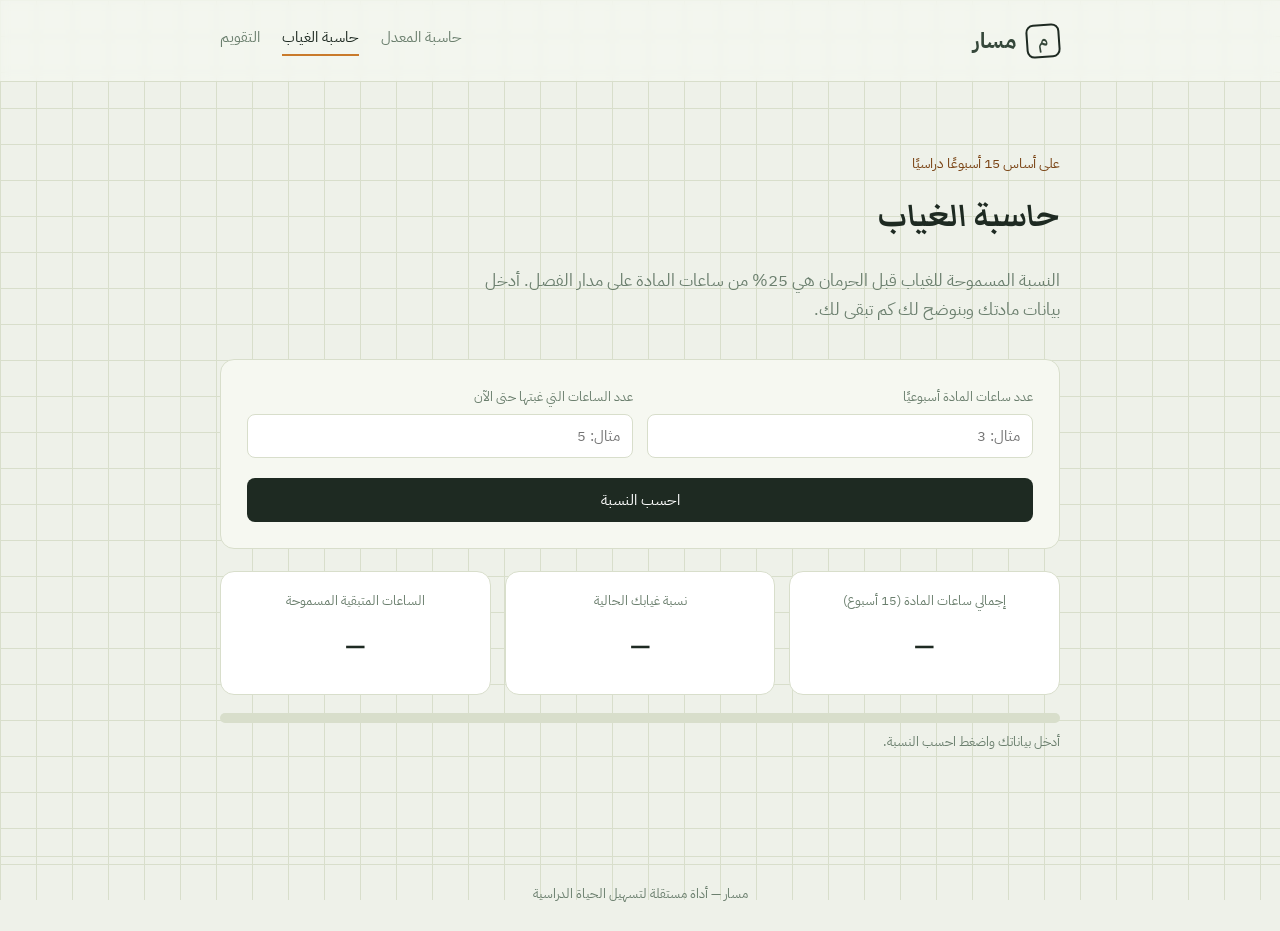
==== absence.html @ 2015af52 "Add files via upload" ====
<!DOCTYPE html>
<html lang="ar" dir="rtl">
<head>
<meta charset="UTF-8">
<meta name="viewport" content="width=device-width, initial-scale=1.0">
<title>حاسبة الغياب — مسار</title>
<link rel="stylesheet" href="style.css">
</head>
<body>

<header class="site">
  <div class="wrap">
    <a class="brand" href="index.html">
      <span class="mark">م</span>
      <span class="name">مسار</span>
    </a>
    <nav class="site-nav">
      <a href="gpa.html">حاسبة المعدل</a>
      <a href="absence.html" class="active">حاسبة الغياب</a>
      <a href="calendar.html">التقويم</a>
    </nav>
  </div>
</header>

<main>
  <div class="wrap">
    <p class="eyebrow">على أساس 15 أسبوعًا دراسيًا</p>
    <h1 class="page-title">حاسبة الغياب</h1>
    <p class="page-sub">النسبة المسموحة للغياب قبل الحرمان هي 25% من ساعات المادة على مدار الفصل. أدخل بيانات مادتك وبنوضح لك كم تبقى لك.</p>

    <div class="panel">
      <div class="field-row">
        <div class="field">
          <label>عدد ساعات المادة أسبوعيًا</label>
          <input type="number" id="weeklyHours" min="0" step="0.5" placeholder="مثال: 3">
        </div>
        <div class="field">
          <label>عدد الساعات التي غبتها حتى الآن</label>
          <input type="number" id="absentHours" min="0" step="0.5" placeholder="مثال: 5">
        </div>
      </div>
      <button class="btn btn-primary btn-block" id="calcAbsence" type="button">احسب النسبة</button>
    </div>

    <div class="results">
      <div class="result-box">
        <div class="label">إجمالي ساعات المادة (15 أسبوع)</div>
        <div class="value" id="totalCourseHours">—</div>
      </div>
      <div class="result-box">
        <div class="label">نسبة غيابك الحالية</div>
        <div class="value" id="absencePercent">—</div>
      </div>
      <div class="result-box" id="remainBox">
        <div class="label">الساعات المتبقية المسموحة</div>
        <div class="value" id="remainHours">—</div>
      </div>
    </div>

    <div class="bar-track"><div class="bar-fill" id="barFill" style="width:0%"></div></div>
    <p class="bar-caption" id="barCaption">أدخل بياناتك واضغط احسب النسبة.</p>
  </div>
</main>

<footer class="site">مسار — أداة مستقلة لتسهيل الحياة الدراسية</footer>

<script src="script.js"></script>
</body>
</html>
---- style.css ----
/* ===== مسار — نظام التصميم =====
   الخلفية: #EEF1E9 (ورقي بارد مائل للأخضر)
   الحبر: #1E2A22 (أخضر-أسود عميق)
   الخط الأساسي: #35473A
   التمييز: #C97A2B (نحاسي دافئ)
   الخط الثانوي: #6B7F6E
   الحدود: #D8DECB
*/

@import url('https://fonts.googleapis.com/css2?family=Markazi+Text:wght@500;700&family=IBM+Plex+Sans+Arabic:wght@400;500;600&display=swap');

:root{
  --bg: #EEF1E9;
  --ink: #1E2A22;
  --body: #35473A;
  --accent: #C97A2B;
  --accent-ink: #7A4415;
  --muted: #6B7F6E;
  --line: #D8DECB;
  --card: #F6F8F1;
  --white: #FFFFFF;
  --radius: 14px;
}

*{ box-sizing: border-box; }

html{ scroll-behavior: smooth; }

body{
  margin: 0;
  background: var(--bg);
  background-image:
    linear-gradient(var(--line) 1px, transparent 1px),
    linear-gradient(90deg, var(--line) 1px, transparent 1px);
  background-size: 36px 36px;
  background-attachment: fixed;
  color: var(--body);
  font-family: 'IBM Plex Sans Arabic', sans-serif;
  direction: rtl;
  line-height: 1.7;
}

h1, h2, h3, .display{
  font-family: 'Markazi Text', 'IBM Plex Sans Arabic', serif;
  color: var(--ink);
  font-weight: 700;
  margin: 0;
}

a{ color: inherit; text-decoration: none; }

.wrap{
  max-width: 880px;
  margin: 0 auto;
  padding: 0 20px;
}

/* ===== الترويسة ===== */
header.site{
  padding: 22px 0;
  border-bottom: 1px solid var(--line);
  background: rgba(246,248,241,.7);
  backdrop-filter: blur(4px);
  position: sticky;
  top: 0;
  z-index: 10;
}
header.site .wrap{
  display: flex;
  align-items: center;
  justify-content: space-between;
}
.brand{
  display: flex;
  align-items: center;
  gap: 10px;
}
.brand .mark{
  width: 34px; height: 34px;
  border: 2px solid var(--ink);
  border-radius: 8px;
  display: flex; align-items: center; justify-content: center;
  font-family: 'Markazi Text', serif;
  font-weight: 700;
  font-size: 20px;
  transform: rotate(-4deg);
}
.brand .name{ font-size: 22px; font-weight: 700; }
nav.site-nav{ display: flex; gap: 22px; font-size: 15px; color: var(--muted); }
nav.site-nav a:hover{ color: var(--accent-ink); }
nav.site-nav a.active{ color: var(--ink); border-bottom: 2px solid var(--accent); padding-bottom: 3px; }

/* ===== أقسام عامة ===== */
main{ padding: 56px 0 90px; }

.eyebrow{
  color: var(--accent-ink);
  font-size: 14px;
  margin-bottom: 6px;
}

.page-title{ font-size: 40px; margin-bottom: 8px; }
.page-sub{ color: var(--muted); font-size: 17px; max-width: 60ch; margin-bottom: 34px; }

/* ===== بطاقات الرئيسية ===== */
.tools-grid{
  display: grid;
  grid-template-columns: repeat(3, 1fr);
  gap: 18px;
  margin-top: 40px;
}
@media (max-width: 760px){ .tools-grid{ grid-template-columns: 1fr; } }

.tool-card{
  background: var(--card);
  border: 1px solid var(--line);
  border-radius: var(--radius);
  padding: 26px 22px;
  display: block;
  transition: transform .15s ease, border-color .15s ease;
  position: relative;
  overflow: hidden;
}
.tool-card:hover{ transform: translateY(-3px); border-color: var(--accent); }
.tool-card .num{
  font-family: 'Markazi Text', serif;
  font-size: 46px;
  color: var(--line);
  position: absolute;
  left: 14px;
  top: 6px;
  line-height: 1;
}
.tool-card h3{ font-size: 22px; margin-bottom: 8px; position: relative; }
.tool-card p{ color: var(--muted); font-size: 15px; margin: 0; position: relative; }

.hero-note{
  margin-top: 46px;
  border-top: 1px dashed var(--line);
  padding-top: 20px;
  font-size: 14px;
  color: var(--muted);
}

/* ===== نماذج الإدخال ===== */
.panel{
  background: var(--card);
  border: 1px solid var(--line);
  border-radius: var(--radius);
  padding: 26px;
  margin-bottom: 22px;
}
.panel h2{ font-size: 20px; margin-bottom: 16px; }

.field-row{
  display: grid;
  grid-template-columns: 1fr 1fr;
  gap: 14px;
  margin-bottom: 14px;
}
.field{ display: flex; flex-direction: column; gap: 6px; }
.field label{ font-size: 13px; color: var(--muted); }
.field input, .field select{
  border: 1px solid var(--line);
  background: var(--white);
  border-radius: 8px;
  padding: 10px 12px;
  font-family: inherit;
  font-size: 15px;
  color: var(--ink);
}
.field input:focus, .field select:focus{
  outline: none;
  border-color: var(--accent);
  box-shadow: 0 0 0 3px rgba(201,122,43,.15);
}

/* ===== جدول المواد ===== */
.courses{ margin-top: 8px; }
.course-row{
  display: grid;
  grid-template-columns: 1fr 90px 110px 34px;
  gap: 10px;
  align-items: center;
  margin-bottom: 10px;
}
@media (max-width: 560px){
  .course-row{ grid-template-columns: 1fr; }
}
.course-row input, .course-row select{
  border: 1px solid var(--line);
  background: var(--white);
  border-radius: 8px;
  padding: 9px 10px;
  font-family: inherit;
  font-size: 14px;
}
.remove-btn{
  width: 34px; height: 34px;
  border-radius: 8px;
  border: 1px solid var(--line);
  background: var(--white);
  color: var(--muted);
  cursor: pointer;
  font-size: 16px;
  line-height: 1;
}
.remove-btn:hover{ border-color: #C0392B; color: #C0392B; }

/* ===== أزرار ===== */
.btn{
  display: inline-flex;
  align-items: center;
  gap: 8px;
  border: none;
  border-radius: 8px;
  padding: 11px 20px;
  font-family: inherit;
  font-size: 15px;
  cursor: pointer;
}
.btn-primary{ background: var(--ink); color: var(--white); }
.btn-primary:hover{ background: #0f1710; }
.btn-ghost{ background: transparent; border: 1px dashed var(--muted); color: var(--body); }
.btn-ghost:hover{ border-color: var(--ink); color: var(--ink); }
.btn-block{ width: 100%; justify-content: center; margin-top: 6px; }

/* ===== النتائج ===== */
.results{
  display: grid;
  grid-template-columns: repeat(3, 1fr);
  gap: 14px;
  margin-top: 22px;
}
@media (max-width: 620px){ .results{ grid-template-columns: 1fr; } }
.result-box{
  border: 1px solid var(--line);
  border-radius: var(--radius);
  padding: 18px;
  text-align: center;
  background: var(--white);
}
.result-box .label{ font-size: 13px; color: var(--muted); margin-bottom: 6px; }
.result-box .value{ font-family: 'Markazi Text', serif; font-size: 34px; color: var(--ink); font-weight: 700; }
.result-box.highlight{ background: var(--ink); border-color: var(--ink); }
.result-box.highlight .label{ color: #A9B8AA; }
.result-box.highlight .value{ color: var(--white); }

.result-box.warn{ border-color: #C0392B; }
.result-box.warn .value{ color: #C0392B; }
.result-box.ok .value{ color: #2E7D4F; }

/* ===== شريط النسبة (الغياب) ===== */
.bar-track{
  height: 10px;
  border-radius: 6px;
  background: var(--line);
  overflow: hidden;
  margin-top: 18px;
}
.bar-fill{
  height: 100%;
  background: var(--accent);
  border-radius: 6px;
  transition: width .3s ease;
}
.bar-fill.danger{ background: #C0392B; }
.bar-caption{ font-size: 13px; color: var(--muted); margin-top: 8px; }

/* ===== التقويم ===== */
.cal-head{
  display: flex; align-items: center; justify-content: space-between;
  margin-bottom: 18px;
}
.cal-head .month-label{ font-family: 'Markazi Text', serif; font-size: 26px; color: var(--ink); }
.cal-nav{ display: flex; gap: 8px; }
.cal-nav button{
  width: 34px; height: 34px;
  border-radius: 8px;
  border: 1px solid var(--line);
  background: var(--white);
  cursor: pointer;
  font-size: 16px;
}
.cal-grid{
  display: grid;
  grid-template-columns: repeat(7, 1fr);
  gap: 6px;
}
.cal-dow{ text-align: center; font-size: 12px; color: var(--muted); padding-bottom: 6px; }
.cal-day{
  aspect-ratio: 1;
  border: 1px solid var(--line);
  border-radius: 10px;
  background: var(--white);
  display: flex;
  flex-direction: column;
  align-items: center;
  justify-content: center;
  gap: 4px;
  cursor: pointer;
  font-size: 14px;
  color: var(--body);
  position: relative;
}
.cal-day.empty{ background: transparent; border-color: transparent; cursor: default; }
.cal-day.today{ border-color: var(--ink); font-weight: 600; }
.cal-day .dot{
  width: 5px; height: 5px; border-radius: 50%; background: var(--accent);
  position: absolute; bottom: 7px;
}
.cal-day:hover:not(.empty){ border-color: var(--accent); }

.event-panel{
  margin-top: 20px;
  border-top: 1px dashed var(--line);
  padding-top: 18px;
}
.event-item{
  display: flex;
  gap: 12px;
  align-items: flex-start;
  padding: 12px 0;
  border-bottom: 1px solid var(--line);
}
.event-item:last-child{ border-bottom: none; }
.event-dot{ width: 8px; height: 8px; border-radius: 50%; background: var(--accent); margin-top: 6px; flex-shrink: 0; }
.event-item .etitle{ color: var(--ink); font-weight: 600; font-size: 15px; }
.event-item .enote{ color: var(--muted); font-size: 13px; margin-top: 2px; }
.event-empty{ color: var(--muted); font-size: 14px; padding: 14px 0; }
.event-form{
  display: grid;
  grid-template-columns: 1fr 1fr;
  gap: 10px;
  margin-top: 14px;
}
.event-form input{
  border: 1px solid var(--line);
  border-radius: 8px;
  padding: 9px 10px;
  font-family: inherit;
  font-size: 14px;
}
.event-form input:first-child{ grid-column: 1 / -1; }

/* ===== تذييل ===== */
footer.site{
  border-top: 1px solid var(--line);
  padding: 26px 0;
  color: var(--muted);
  font-size: 13px;
  text-align: center;
}
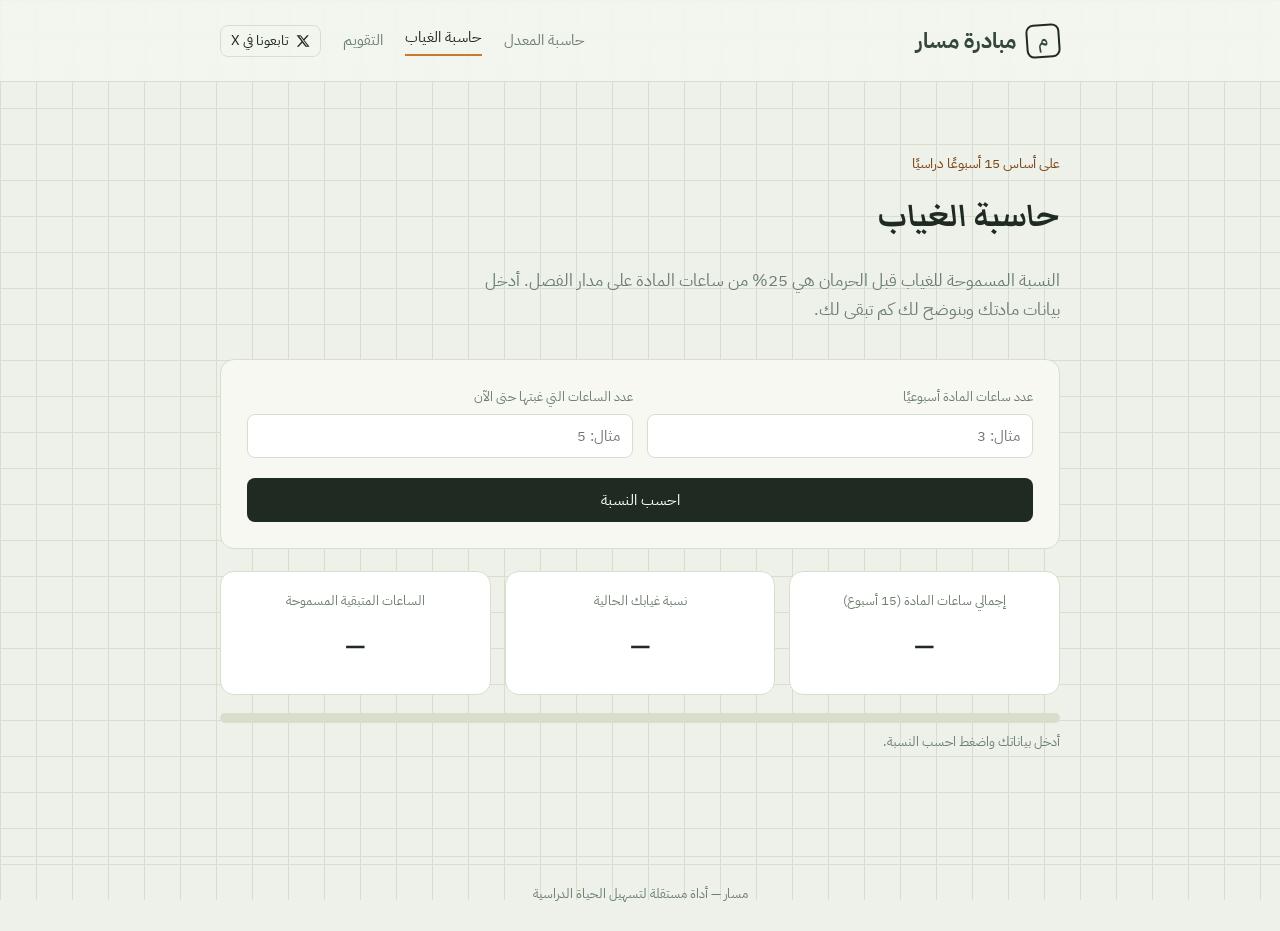
==== commit 2701ac5e: "Add files via upload" ====
--- a/absence.html
+++ b/absence.html
@@ -12,12 +12,15 @@
   <div class="wrap">
     <a class="brand" href="index.html">
       <span class="mark">م</span>
-      <span class="name">مسار</span>
+      <span class="name">مبادرة مسار</span>
     </a>
     <nav class="site-nav">
       <a href="gpa.html">حاسبة المعدل</a>
       <a href="absence.html" class="active">حاسبة الغياب</a>
       <a href="calendar.html">التقويم</a>
+      <a class="social-link" href="https://x.com/mssar_k" target="_blank" rel="noopener" title="حساب مسار على X">
+        <svg viewBox="0 0 24 24" fill="currentColor"><path d="M18.9 2H22l-7.6 8.7L23.3 22h-7l-5.5-7.2L4.5 22H1.4l8.1-9.3L1 2h7.2l5 6.6L18.9 2Zm-1.2 18h1.7L7.4 4H5.6l12.1 16Z"/></svg><span>تابعونا في X</span>
+      </a>
     </nav>
   </div>
 </header>
--- a/style.css
+++ b/style.css
@@ -86,9 +86,25 @@
   transform: rotate(-4deg);
 }
 .brand .name{ font-size: 22px; font-weight: 700; }
-nav.site-nav{ display: flex; gap: 22px; font-size: 15px; color: var(--muted); }
+nav.site-nav{ display: flex; align-items: center; gap: 22px; font-size: 15px; color: var(--muted); }
 nav.site-nav a:hover{ color: var(--accent-ink); }
 nav.site-nav a.active{ color: var(--ink); border-bottom: 2px solid var(--accent); padding-bottom: 3px; }
+
+.social-link{
+  display: flex;
+  align-items: center;
+  justify-content: center;
+  gap: 7px;
+  padding: 0 10px;
+  height: 32px;
+  border: 1px solid var(--line);
+  border-radius: 8px;
+  color: var(--ink);
+  flex-shrink: 0;
+  font-size: 14px;
+}
+.social-link:hover{ border-color: var(--accent); color: var(--accent-ink); }
+.social-link svg{ width: 14px; height: 14px; flex-shrink: 0; }
 
 /* ===== أقسام عامة ===== */
 main{ padding: 56px 0 90px; }
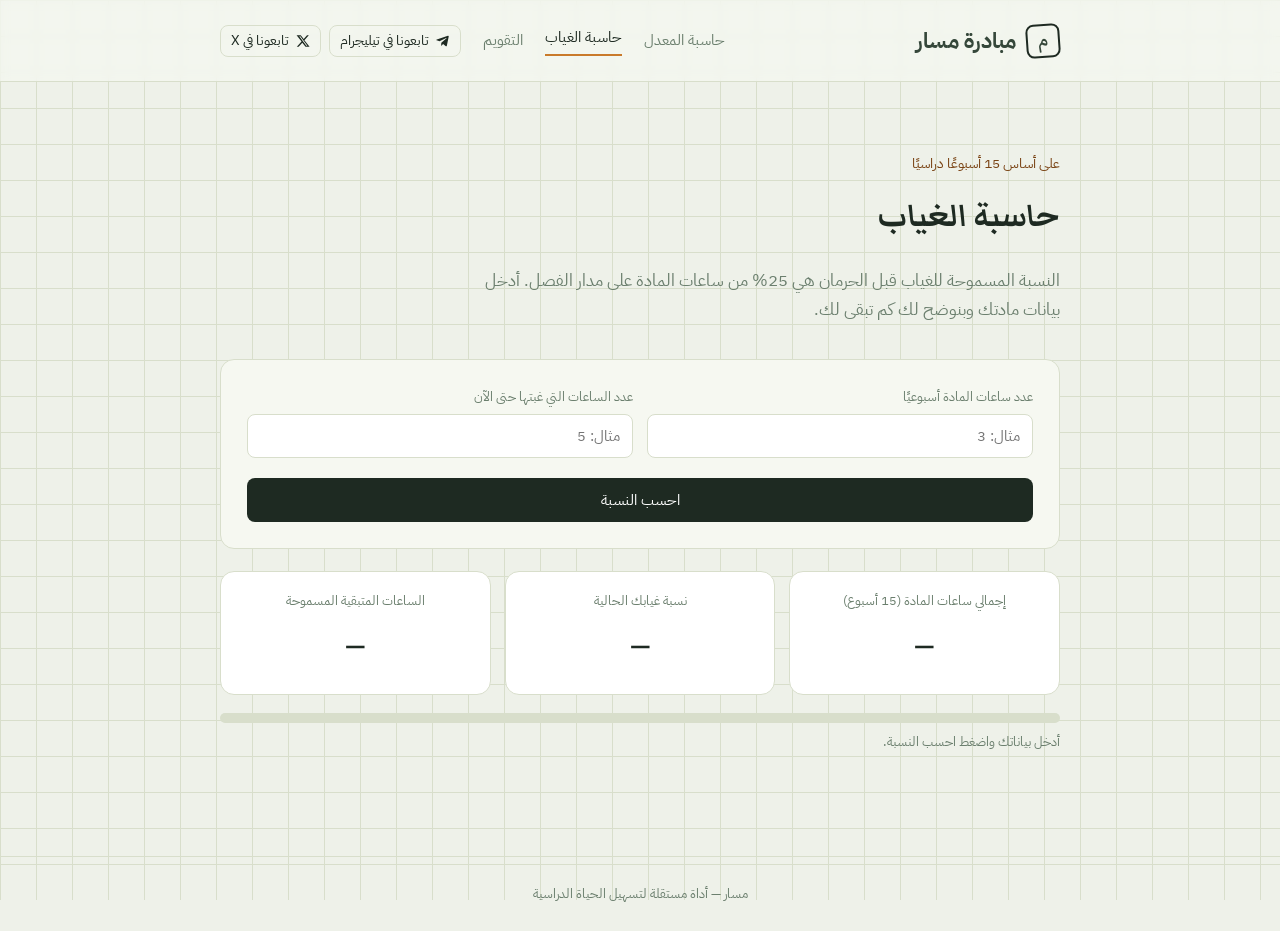
==== commit ae395fe7: "Add files via upload" ====
--- a/absence.html
+++ b/absence.html
@@ -18,9 +18,14 @@
       <a href="gpa.html">حاسبة المعدل</a>
       <a href="absence.html" class="active">حاسبة الغياب</a>
       <a href="calendar.html">التقويم</a>
-      <a class="social-link" href="https://x.com/mssar_k" target="_blank" rel="noopener" title="حساب مسار على X">
-        <svg viewBox="0 0 24 24" fill="currentColor"><path d="M18.9 2H22l-7.6 8.7L23.3 22h-7l-5.5-7.2L4.5 22H1.4l8.1-9.3L1 2h7.2l5 6.6L18.9 2Zm-1.2 18h1.7L7.4 4H5.6l12.1 16Z"/></svg><span>تابعونا في X</span>
-      </a>
+      <span class="social-group">
+        <a class="social-link" href="https://t.me/mssarr" target="_blank" rel="noopener" title="قناة مسار على تيليجرام">
+          <svg viewBox="0 0 24 24" fill="currentColor"><path d="M21.8 4.4 18.6 20c-.2 1-.9 1.3-1.7.8l-4.8-3.5-2.3 2.2c-.3.3-.5.5-1 .5l.3-4.9 8.9-8c.4-.3-.1-.5-.6-.2L6 12.3l-4.8-1.5c-1-.3-1-1 .2-1.5L20.4 3c.9-.3 1.6.2 1.4 1.4Z"/></svg><span>تابعونا في تيليجرام</span>
+        </a>
+        <a class="social-link" href="https://x.com/mssar_k" target="_blank" rel="noopener" title="حساب مسار على X">
+          <svg viewBox="0 0 24 24" fill="currentColor"><path d="M18.9 2H22l-7.6 8.7L23.3 22h-7l-5.5-7.2L4.5 22H1.4l8.1-9.3L1 2h7.2l5 6.6L18.9 2Zm-1.2 18h1.7L7.4 4H5.6l12.1 16Z"/></svg><span>تابعونا في X</span>
+        </a>
+      </span>
     </nav>
   </div>
 </header>
--- a/style.css
+++ b/style.css
@@ -86,9 +86,14 @@
   transform: rotate(-4deg);
 }
 .brand .name{ font-size: 22px; font-weight: 700; }
-nav.site-nav{ display: flex; align-items: center; gap: 22px; font-size: 15px; color: var(--muted); }
+nav.site-nav{ display: flex; align-items: center; gap: 22px; font-size: 15px; color: var(--muted); flex-wrap: wrap; justify-content: flex-end; }
 nav.site-nav a:hover{ color: var(--accent-ink); }
 nav.site-nav a.active{ color: var(--ink); border-bottom: 2px solid var(--accent); padding-bottom: 3px; }
+
+@media (max-width: 640px){
+  header.site .wrap{ flex-direction: column; align-items: flex-start; gap: 12px; }
+  nav.site-nav{ width: 100%; gap: 14px; }
+}
 
 .social-link{
   display: flex;
@@ -105,6 +110,8 @@
 }
 .social-link:hover{ border-color: var(--accent); color: var(--accent-ink); }
 .social-link svg{ width: 14px; height: 14px; flex-shrink: 0; }
+
+.social-group{ display: flex; align-items: center; gap: 8px; }
 
 /* ===== أقسام عامة ===== */
 main{ padding: 56px 0 90px; }
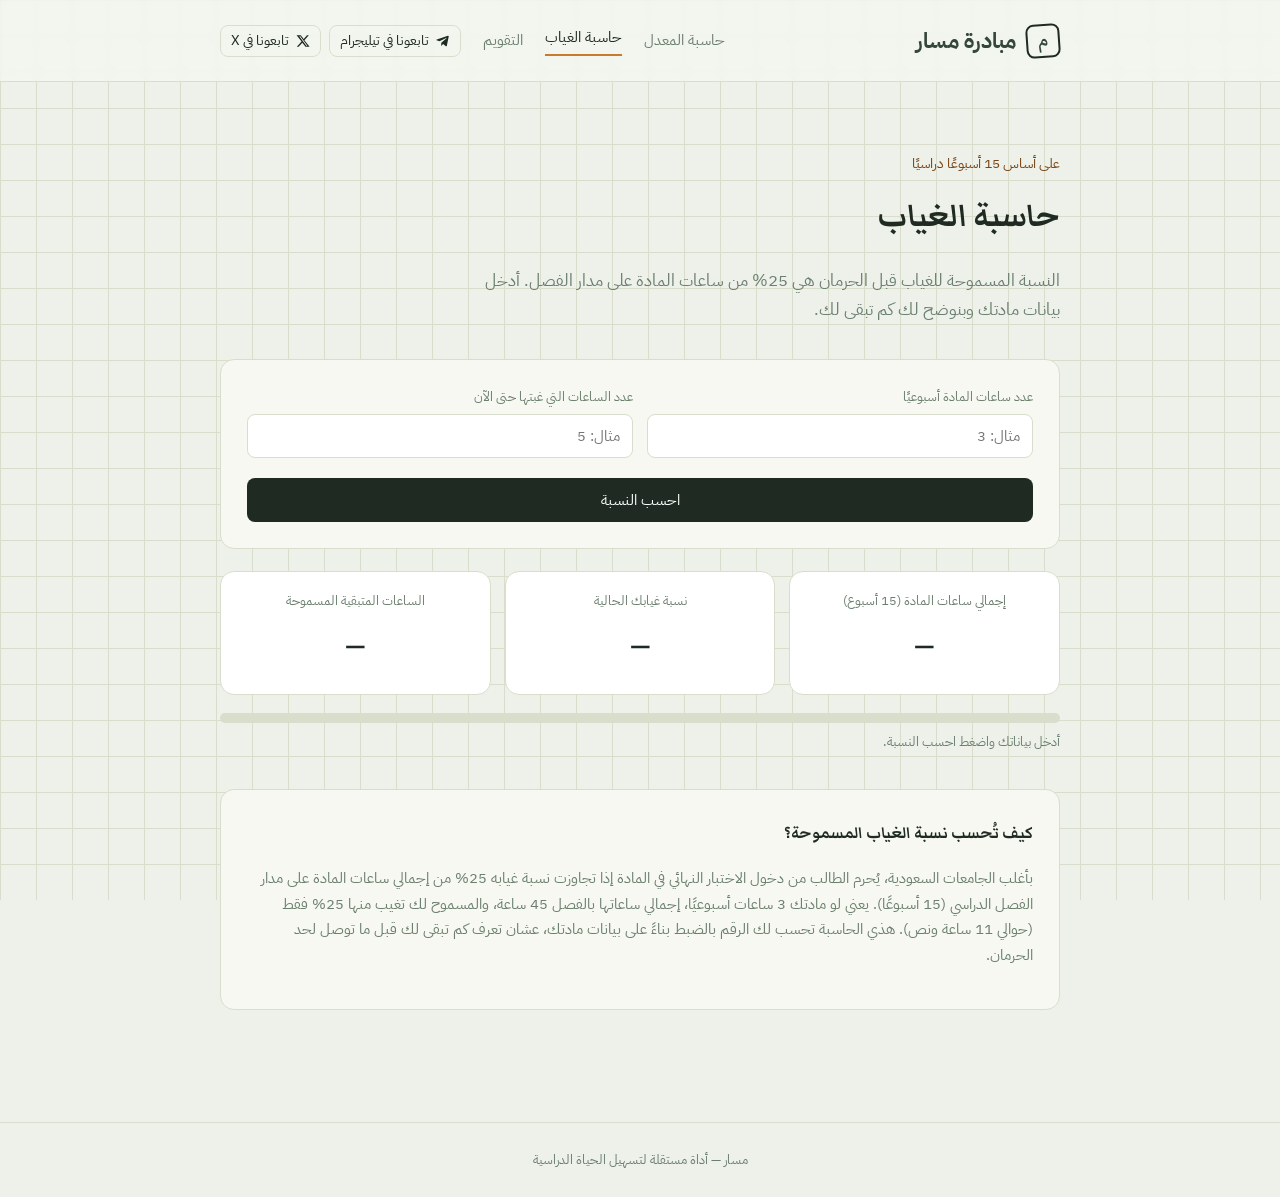
==== commit 6192cce9: "Add files via upload" ====
--- a/absence.html
+++ b/absence.html
@@ -3,7 +3,13 @@
 <head>
 <meta charset="UTF-8">
 <meta name="viewport" content="width=device-width, initial-scale=1.0">
-<title>حاسبة الغياب — مسار</title>
+<title>حاسبة الغياب — اعرف نسبة غيابك ومتبقيك قبل الحرمان | مبادرة مسار</title>
+<meta name="description" content="حاسبة غياب مجانية أونلاين. أدخل ساعات مادتك الأسبوعية وساعات غيابك، واعرف نسبة غيابك ومتى تصل لحد الحرمان (25% على أساس 15 أسبوع)، فورًا وبدون تسجيل.">
+<link rel="canonical" href="https://mssar.site/absence.html">
+<meta property="og:title" content="حاسبة الغياب — مبادرة مسار">
+<meta property="og:description" content="اعرف نسبة غيابك وكم ساعة متبقية لك قبل الحرمان، مجانًا وبدون تسجيل دخول.">
+<meta property="og:type" content="website">
+<meta property="og:url" content="https://mssar.site/absence.html">
 <link rel="stylesheet" href="style.css">
 </head>
 <body>
@@ -67,6 +73,13 @@
 
     <div class="bar-track"><div class="bar-fill" id="barFill" style="width:0%"></div></div>
     <p class="bar-caption" id="barCaption">أدخل بياناتك واضغط احسب النسبة.</p>
+
+    <div class="panel" style="margin-top: 36px;">
+      <h2>كيف تُحسب نسبة الغياب المسموحة؟</h2>
+      <p style="color: var(--muted); font-size: 15px;">
+        بأغلب الجامعات السعودية، يُحرم الطالب من دخول الاختبار النهائي في المادة إذا تجاوزت نسبة غيابه 25% من إجمالي ساعات المادة على مدار الفصل الدراسي (15 أسبوعًا). يعني لو مادتك 3 ساعات أسبوعيًا، إجمالي ساعاتها بالفصل 45 ساعة، والمسموح لك تغيب منها 25% فقط (حوالي 11 ساعة ونص). هذي الحاسبة تحسب لك الرقم بالضبط بناءً على بيانات مادتك، عشان تعرف كم تبقى لك قبل ما توصل لحد الحرمان.
+      </p>
+    </div>
   </div>
 </main>
 
--- a/style.css
+++ b/style.css
@@ -328,10 +328,18 @@
 }
 .cal-day.empty{ background: transparent; border-color: transparent; cursor: default; }
 .cal-day.today{ border-color: var(--ink); font-weight: 600; }
+.cal-day.official{
+  background: var(--accent);
+  border-color: var(--accent);
+  color: var(--white);
+  font-weight: 700;
+}
+.cal-day.official.today{ box-shadow: 0 0 0 2px var(--ink); }
 .cal-day .dot{
   width: 5px; height: 5px; border-radius: 50%; background: var(--accent);
   position: absolute; bottom: 7px;
 }
+.cal-day.official .dot{ background: var(--white); }
 .cal-day:hover:not(.empty){ border-color: var(--accent); }
 
 .event-panel{
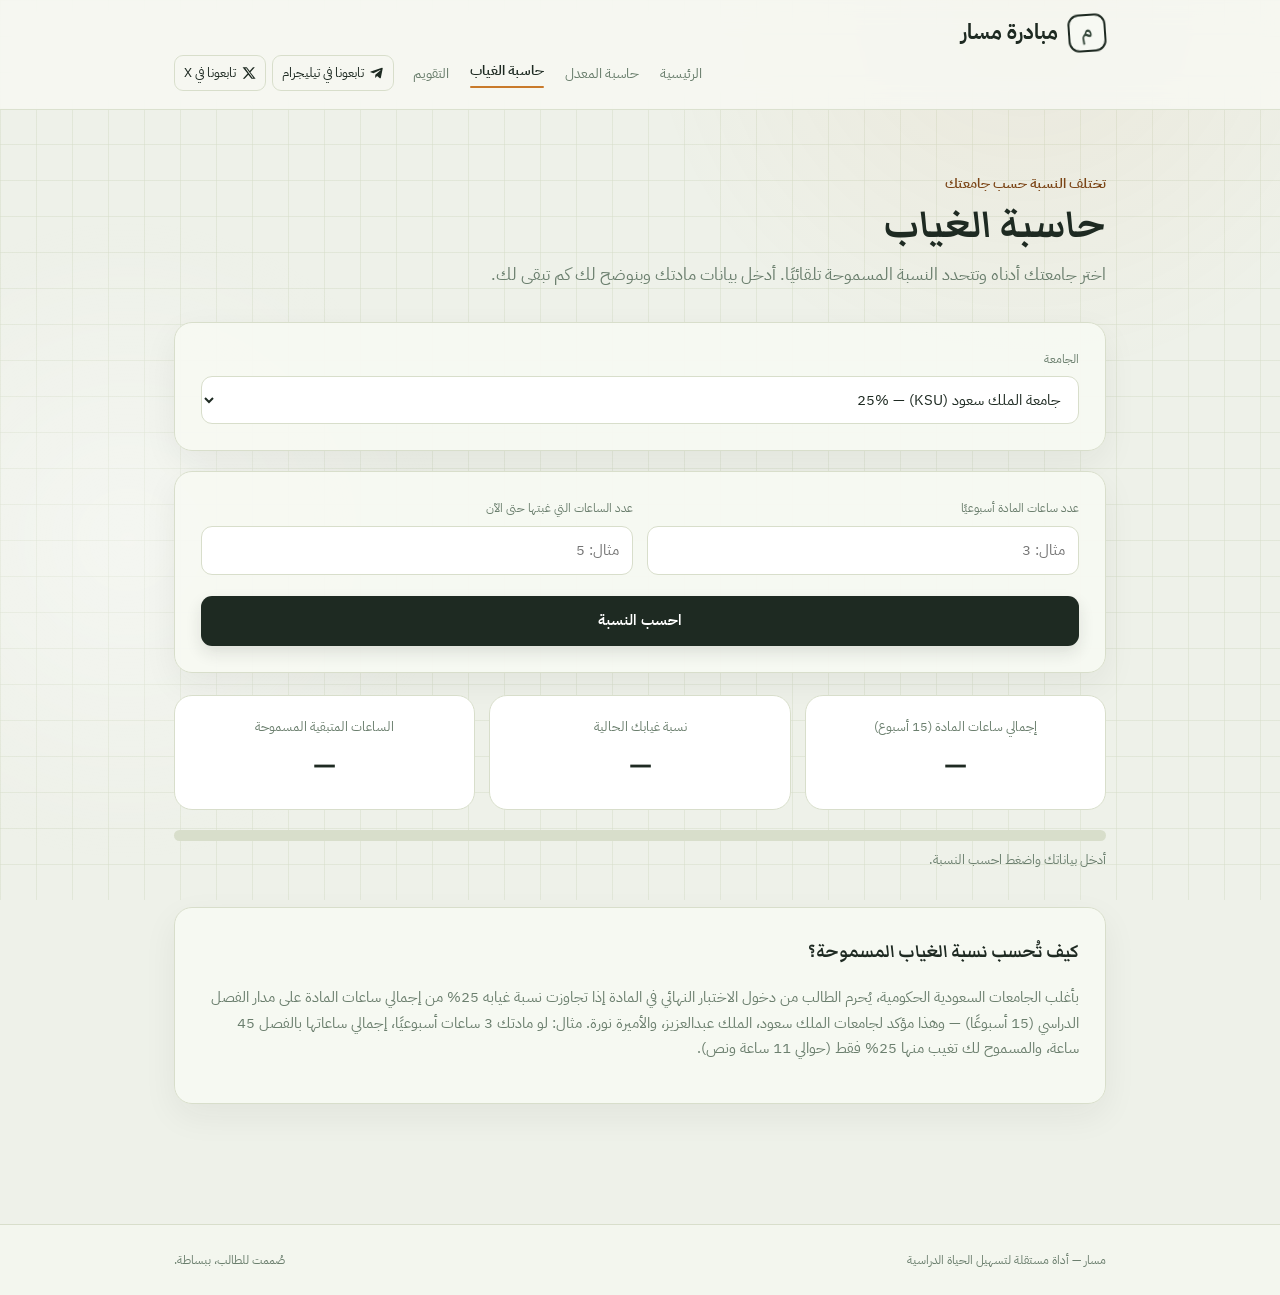
==== commit af47e982: "Add files via upload" ====
--- a/absence.html
+++ b/absence.html
@@ -21,6 +21,7 @@
       <span class="name">مبادرة مسار</span>
     </a>
     <nav class="site-nav">
+      <a href="index.html">الرئيسية</a>
       <a href="gpa.html">حاسبة المعدل</a>
       <a href="absence.html" class="active">حاسبة الغياب</a>
       <a href="calendar.html">التقويم</a>
@@ -38,9 +39,23 @@
 
 <main>
   <div class="wrap">
-    <p class="eyebrow">على أساس 15 أسبوعًا دراسيًا</p>
+    <p class="eyebrow">تختلف النسبة حسب جامعتك</p>
     <h1 class="page-title">حاسبة الغياب</h1>
-    <p class="page-sub">النسبة المسموحة للغياب قبل الحرمان هي 25% من ساعات المادة على مدار الفصل. أدخل بيانات مادتك وبنوضح لك كم تبقى لك.</p>
+    <p class="page-sub">اختر جامعتك أدناه وتتحدد النسبة المسموحة تلقائيًا. أدخل بيانات مادتك وبنوضح لك كم تبقى لك.</p>
+
+    <div class="panel">
+      <div class="field">
+        <label>الجامعة</label>
+        <select id="absenceUniSelect">
+          <option value="ksu">جامعة الملك سعود (KSU) — 25%</option>
+          <option value="kau">جامعة الملك عبدالعزيز (KAU) — 25%</option>
+          <option value="kfupm">جامعة الملك فهد للبترول والمعادن (KFUPM)</option>
+          <option value="pnu">جامعة الأميرة نورة (PNU) — 25%</option>
+        </select>
+      </div>
+    </div>
+
+    <div class="panel" id="absenceNotice" style="display:none;"></div>
 
     <div class="panel">
       <div class="field-row">
@@ -77,13 +92,13 @@
     <div class="panel" style="margin-top: 36px;">
       <h2>كيف تُحسب نسبة الغياب المسموحة؟</h2>
       <p style="color: var(--muted); font-size: 15px;">
-        بأغلب الجامعات السعودية، يُحرم الطالب من دخول الاختبار النهائي في المادة إذا تجاوزت نسبة غيابه 25% من إجمالي ساعات المادة على مدار الفصل الدراسي (15 أسبوعًا). يعني لو مادتك 3 ساعات أسبوعيًا، إجمالي ساعاتها بالفصل 45 ساعة، والمسموح لك تغيب منها 25% فقط (حوالي 11 ساعة ونص). هذي الحاسبة تحسب لك الرقم بالضبط بناءً على بيانات مادتك، عشان تعرف كم تبقى لك قبل ما توصل لحد الحرمان.
+        بأغلب الجامعات السعودية الحكومية، يُحرم الطالب من دخول الاختبار النهائي في المادة إذا تجاوزت نسبة غيابه 25% من إجمالي ساعات المادة على مدار الفصل الدراسي (15 أسبوعًا) — وهذا مؤكد لجامعات الملك سعود، الملك عبدالعزيز، والأميرة نورة. مثال: لو مادتك 3 ساعات أسبوعيًا، إجمالي ساعاتها بالفصل 45 ساعة، والمسموح لك تغيب منها 25% فقط (حوالي 11 ساعة ونص).
       </p>
     </div>
   </div>
 </main>
 
-<footer class="site">مسار — أداة مستقلة لتسهيل الحياة الدراسية</footer>
+<footer class="site"><div class="wrap footer-inner"><span>مسار — أداة مستقلة لتسهيل الحياة الدراسية</span><span>صُممت للطالب، ببساطة.</span></div></footer>
 
 <script src="script.js"></script>
 </body>
--- a/style.css
+++ b/style.css
@@ -1,384 +1,220 @@
-/* ===== مسار — نظام التصميم =====
-   الخلفية: #EEF1E9 (ورقي بارد مائل للأخضر)
-   الحبر: #1E2A22 (أخضر-أسود عميق)
-   الخط الأساسي: #35473A
-   التمييز: #C97A2B (نحاسي دافئ)
-   الخط الثانوي: #6B7F6E
-   الحدود: #D8DECB
-*/
-
-@import url('https://fonts.googleapis.com/css2?family=Markazi+Text:wght@500;700&family=IBM+Plex+Sans+Arabic:wght@400;500;600&display=swap');
+/* ===== مسار V2 — نظام التصميم ===== */
+@import url('https://fonts.googleapis.com/css2?family=Markazi+Text:wght@500;700&family=IBM+Plex+Sans+Arabic:wght@400;500;600;700&display=swap');
 
 :root{
-  --bg: #EEF1E9;
-  --ink: #1E2A22;
-  --body: #35473A;
-  --accent: #C97A2B;
-  --accent-ink: #7A4415;
-  --muted: #6B7F6E;
-  --line: #D8DECB;
-  --card: #F6F8F1;
-  --white: #FFFFFF;
-  --radius: 14px;
-}
-
-*{ box-sizing: border-box; }
-
-html{ scroll-behavior: smooth; }
-
+  --bg:#EEF1E9; --ink:#1E2A22; --body:#35473A; --accent:#C97A2B;
+  --accent-ink:#7A4415; --muted:#6B7F6E; --line:#D8DECB;
+  --card:#F7F9F3; --white:#FFF; --soft:#E5EBDD; --danger:#C0392B;
+  --success:#2E7D4F; --radius:18px; --shadow:0 12px 35px rgba(30,42,34,.06);
+}
+*{box-sizing:border-box}
+html{scroll-behavior:smooth}
 body{
-  margin: 0;
-  background: var(--bg);
-  background-image:
-    linear-gradient(var(--line) 1px, transparent 1px),
-    linear-gradient(90deg, var(--line) 1px, transparent 1px);
-  background-size: 36px 36px;
-  background-attachment: fixed;
-  color: var(--body);
-  font-family: 'IBM Plex Sans Arabic', sans-serif;
-  direction: rtl;
-  line-height: 1.7;
-}
-
-h1, h2, h3, .display{
-  font-family: 'Markazi Text', 'IBM Plex Sans Arabic', serif;
-  color: var(--ink);
-  font-weight: 700;
-  margin: 0;
-}
-
-a{ color: inherit; text-decoration: none; }
-
-.wrap{
-  max-width: 880px;
-  margin: 0 auto;
-  padding: 0 20px;
-}
-
-/* ===== الترويسة ===== */
+  margin:0;color:var(--body);font-family:'IBM Plex Sans Arabic',sans-serif;
+  direction:rtl;line-height:1.7;background:var(--bg);
+  background-image:linear-gradient(rgba(216,222,203,.55) 1px,transparent 1px),
+    linear-gradient(90deg,rgba(216,222,203,.55) 1px,transparent 1px);
+  background-size:36px 36px;background-attachment:fixed;
+}
+body:before{content:"";position:fixed;inset:0;pointer-events:none;background:radial-gradient(circle at 80% 0%,rgba(201,122,43,.07),transparent 28%),radial-gradient(circle at 10% 60%,rgba(255,255,255,.4),transparent 25%);z-index:-1}
+h1,h2,h3,.display{font-family:'Markazi Text','IBM Plex Sans Arabic',serif;color:var(--ink);font-weight:700;margin:0}
+a{color:inherit;text-decoration:none}
+button,input,select{font:inherit}
+.wrap{max-width:980px;margin:0 auto;padding:0 24px}
+
+/* ===== Header ===== */
 header.site{
-  padding: 22px 0;
-  border-bottom: 1px solid var(--line);
-  background: rgba(246,248,241,.7);
-  backdrop-filter: blur(4px);
-  position: sticky;
-  top: 0;
-  z-index: 10;
-}
-header.site .wrap{
-  display: flex;
-  align-items: center;
-  justify-content: space-between;
-}
-.brand{
-  display: flex;
-  align-items: center;
-  gap: 10px;
-}
+  padding:14px 0;border-bottom:1px solid rgba(216,222,203,.9);
+  background:rgba(247,249,243,.86);backdrop-filter:blur(14px);
+  position:sticky;top:0;z-index:10;
+}
+.header-inner{display:flex;align-items:center;justify-content:space-between;gap:24px}
+.brand{display:flex;align-items:center;gap:10px;flex-shrink:0}
 .brand .mark{
-  width: 34px; height: 34px;
-  border: 2px solid var(--ink);
-  border-radius: 8px;
-  display: flex; align-items: center; justify-content: center;
-  font-family: 'Markazi Text', serif;
-  font-weight: 700;
-  font-size: 20px;
-  transform: rotate(-4deg);
-}
-.brand .name{ font-size: 22px; font-weight: 700; }
-nav.site-nav{ display: flex; align-items: center; gap: 22px; font-size: 15px; color: var(--muted); flex-wrap: wrap; justify-content: flex-end; }
-nav.site-nav a:hover{ color: var(--accent-ink); }
-nav.site-nav a.active{ color: var(--ink); border-bottom: 2px solid var(--accent); padding-bottom: 3px; }
-
-@media (max-width: 640px){
-  header.site .wrap{ flex-direction: column; align-items: flex-start; gap: 12px; }
-  nav.site-nav{ width: 100%; gap: 14px; }
-}
-
-.social-link{
-  display: flex;
-  align-items: center;
-  justify-content: center;
-  gap: 7px;
-  padding: 0 10px;
-  height: 32px;
-  border: 1px solid var(--line);
-  border-radius: 8px;
-  color: var(--ink);
-  flex-shrink: 0;
-  font-size: 14px;
-}
-.social-link:hover{ border-color: var(--accent); color: var(--accent-ink); }
-.social-link svg{ width: 14px; height: 14px; flex-shrink: 0; }
-
-.social-group{ display: flex; align-items: center; gap: 8px; }
-
-/* ===== أقسام عامة ===== */
-main{ padding: 56px 0 90px; }
-
-.eyebrow{
-  color: var(--accent-ink);
-  font-size: 14px;
-  margin-bottom: 6px;
-}
-
-.page-title{ font-size: 40px; margin-bottom: 8px; }
-.page-sub{ color: var(--muted); font-size: 17px; max-width: 60ch; margin-bottom: 34px; }
-
-/* ===== بطاقات الرئيسية ===== */
-.tools-grid{
-  display: grid;
-  grid-template-columns: repeat(3, 1fr);
-  gap: 18px;
-  margin-top: 40px;
-}
-@media (max-width: 760px){ .tools-grid{ grid-template-columns: 1fr; } }
-
+  width:38px;height:38px;border:2px solid var(--ink);border-radius:11px;
+  display:flex;align-items:center;justify-content:center;font-family:'Markazi Text',serif;
+  font-weight:700;font-size:22px;transform:rotate(-4deg);background:var(--card);
+}
+.brand .name{font-size:21px;font-weight:700;color:var(--ink)}
+nav.site-nav{display:flex;align-items:center;gap:17px;font-size:14px;color:var(--muted);flex-wrap:wrap;justify-content:flex-end}
+nav.site-nav>a{padding:7px 2px;transition:.18s ease}
+nav.site-nav>a:hover{color:var(--accent-ink)}
+nav.site-nav>a.active{color:var(--ink);font-weight:600}
+nav.site-nav>a.active:after{content:"";display:block;height:2px;background:var(--accent);border-radius:2px;margin-top:3px}
+.social-group{display:flex;align-items:center;gap:6px}
+.social-link{display:flex;align-items:center;gap:6px;padding:6px 9px;border:1px solid var(--line);border-radius:9px;color:var(--ink);font-size:13px;transition:.18s ease}
+.social-link:hover{border-color:var(--accent);color:var(--accent-ink);transform:translateY(-1px)}
+.social-link svg{width:14px;height:14px}
+
+/* ===== General ===== */
+main{padding:62px 0 100px}
+.page-title{font-size:48px;line-height:1.05;margin-bottom:10px}
+.page-sub{color:var(--muted);font-size:17px;max-width:64ch;margin:0 0 32px}
+.eyebrow{color:var(--accent-ink);font-size:14px;font-weight:600;margin:0 0 5px}
+.mini-label{display:inline-block;color:var(--accent-ink);font-size:12px;font-weight:700;letter-spacing:.2px;margin-bottom:4px}
+.panel{background:rgba(247,249,243,.94);border:1px solid var(--line);border-radius:var(--radius);padding:26px;margin-bottom:20px;box-shadow:var(--shadow)}
+.panel h2{font-size:22px;margin-bottom:14px}
+.panel p{margin-top:0}
+
+/* ===== Home ===== */
+.home-main{padding-top:54px}
+.hero{min-height:410px;display:grid;grid-template-columns:1.4fr .6fr;align-items:center;gap:30px;padding:26px 0 54px}
+.hero-badge{display:inline-flex;align-items:center;gap:8px;padding:6px 11px;border:1px solid var(--line);background:rgba(247,249,243,.8);border-radius:999px;color:var(--muted);font-size:12px;margin-bottom:18px}
+.pulse{width:7px;height:7px;border-radius:50%;background:var(--accent);box-shadow:0 0 0 5px rgba(201,122,43,.11)}
+.hero-title{font-size:64px;line-height:1.03;letter-spacing:-.5px;max-width:760px}
+.hero-title span{color:var(--accent-ink)}
+.hero-sub{font-size:18px;color:var(--muted);max-width:650px;margin:18px 0 25px}
+.hero-actions{display:flex;align-items:center;gap:20px}
+.hero-btn{width:auto!important}
+.text-link{font-size:14px;color:var(--muted);border-bottom:1px dashed var(--muted);padding-bottom:2px}
+.text-link:hover{color:var(--ink)}
+.hero-mark{position:relative;width:230px;height:230px;margin:auto;display:grid;place-items:center}
+.hero-symbol{
+  width:126px;height:126px;border-radius:38px;background:var(--ink);color:var(--white);
+  display:grid;place-items:center;font:700 76px 'Markazi Text',serif;transform:rotate(-5deg);
+  box-shadow:18px 18px 0 rgba(201,122,43,.18);
+}
+.orbit{position:absolute;border:1px dashed var(--accent);border-radius:50%;opacity:.55}
+.orbit-one{inset:4px 24px;transform:rotate(24deg)}
+.orbit-two{inset:24px 4px;transform:rotate(-28deg)}
+.uni-panel{display:grid;grid-template-columns:1fr 360px;gap:28px;align-items:center;border-color:rgba(201,122,43,.42);background:rgba(246,248,241,.96);margin-bottom:62px}
+.uni-copy h2{font-size:30px;line-height:1.15}
+.uni-copy p{color:var(--muted);font-size:14px;margin:6px 0 0}
+.field{display:flex;flex-direction:column;gap:7px}
+.field label{font-size:12px;color:var(--muted)}
+.field input,.field select,.course-row input,.course-row select,.event-form input{
+  border:1px solid var(--line);background:var(--white);border-radius:11px;padding:11px 13px;
+  font-family:inherit;font-size:15px;color:var(--ink);transition:.15s ease;
+}
+.field input:focus,.field select:focus,.course-row input:focus,.course-row select:focus,.event-form input:focus{
+  outline:none;border-color:var(--accent);box-shadow:0 0 0 4px rgba(201,122,43,.12)
+}
+.tools-section{scroll-margin-top:95px}
+.section-heading{display:flex;align-items:end;justify-content:space-between;gap:20px;margin-bottom:18px}
+.section-heading h2{font-size:34px;line-height:1.1}
+.section-count{font-size:12px;color:var(--muted);border:1px solid var(--line);border-radius:999px;padding:5px 10px;background:rgba(247,249,243,.8)}
+.tools-grid{display:grid;grid-template-columns:repeat(3,1fr);gap:16px}
 .tool-card{
-  background: var(--card);
-  border: 1px solid var(--line);
-  border-radius: var(--radius);
-  padding: 26px 22px;
-  display: block;
-  transition: transform .15s ease, border-color .15s ease;
-  position: relative;
-  overflow: hidden;
-}
-.tool-card:hover{ transform: translateY(-3px); border-color: var(--accent); }
-.tool-card .num{
-  font-family: 'Markazi Text', serif;
-  font-size: 46px;
-  color: var(--line);
-  position: absolute;
-  left: 14px;
-  top: 6px;
-  line-height: 1;
-}
-.tool-card h3{ font-size: 22px; margin-bottom: 8px; position: relative; }
-.tool-card p{ color: var(--muted); font-size: 15px; margin: 0; position: relative; }
-
-.hero-note{
-  margin-top: 46px;
-  border-top: 1px dashed var(--line);
-  padding-top: 20px;
-  font-size: 14px;
-  color: var(--muted);
-}
-
-/* ===== نماذج الإدخال ===== */
-.panel{
-  background: var(--card);
-  border: 1px solid var(--line);
-  border-radius: var(--radius);
-  padding: 26px;
-  margin-bottom: 22px;
-}
-.panel h2{ font-size: 20px; margin-bottom: 16px; }
-
-.field-row{
-  display: grid;
-  grid-template-columns: 1fr 1fr;
-  gap: 14px;
-  margin-bottom: 14px;
-}
-.field{ display: flex; flex-direction: column; gap: 6px; }
-.field label{ font-size: 13px; color: var(--muted); }
-.field input, .field select{
-  border: 1px solid var(--line);
-  background: var(--white);
-  border-radius: 8px;
-  padding: 10px 12px;
-  font-family: inherit;
-  font-size: 15px;
-  color: var(--ink);
-}
-.field input:focus, .field select:focus{
-  outline: none;
-  border-color: var(--accent);
-  box-shadow: 0 0 0 3px rgba(201,122,43,.15);
-}
-
-/* ===== جدول المواد ===== */
-.courses{ margin-top: 8px; }
-.course-row{
-  display: grid;
-  grid-template-columns: 1fr 90px 110px 34px;
-  gap: 10px;
-  align-items: center;
-  margin-bottom: 10px;
-}
-@media (max-width: 560px){
-  .course-row{ grid-template-columns: 1fr; }
-}
-.course-row input, .course-row select{
-  border: 1px solid var(--line);
-  background: var(--white);
-  border-radius: 8px;
-  padding: 9px 10px;
-  font-family: inherit;
-  font-size: 14px;
-}
-.remove-btn{
-  width: 34px; height: 34px;
-  border-radius: 8px;
-  border: 1px solid var(--line);
-  background: var(--white);
-  color: var(--muted);
-  cursor: pointer;
-  font-size: 16px;
-  line-height: 1;
-}
-.remove-btn:hover{ border-color: #C0392B; color: #C0392B; }
-
-/* ===== أزرار ===== */
+  min-height:280px;background:rgba(247,249,243,.95);border:1px solid var(--line);border-radius:18px;
+  padding:22px;display:flex;flex-direction:column;position:relative;overflow:hidden;
+  transition:transform .2s ease,box-shadow .2s ease,border-color .2s ease;
+}
+.tool-card:before{content:"";position:absolute;width:130px;height:130px;border-radius:50%;background:rgba(201,122,43,.06);left:-48px;bottom:-50px}
+.tool-card:hover{transform:translateY(-5px);border-color:rgba(201,122,43,.7);box-shadow:var(--shadow)}
+.tool-card-main{background:var(--ink);border-color:var(--ink)}
+.tool-card-main h3,.tool-card-main p{color:var(--white)}
+.tool-card-main p{opacity:.72}
+.tool-card-main .tool-icon{background:var(--accent);color:var(--white);border-color:var(--accent)}
+.tool-card-main .num{color:rgba(255,255,255,.11)}
+.tool-top{display:flex;align-items:center;justify-content:space-between;position:relative;z-index:1}
+.tool-icon{width:38px;height:38px;border-radius:11px;border:1px solid var(--line);background:var(--white);display:grid;place-items:center;font-weight:700;color:var(--ink)}
+.tool-arrow{font-size:20px;color:var(--muted);transition:transform .2s ease}
+.tool-card:hover .tool-arrow{transform:translate(-2px,2px)}
+.tool-card .num{position:absolute;left:16px;top:58px;font:700 52px 'Markazi Text',serif;color:var(--soft);line-height:1}
+.tool-card h3{font-size:27px;margin-top:46px;margin-bottom:5px;position:relative}
+.tool-card p{color:var(--muted);font-size:14px;margin:0;position:relative}
+.tool-link{margin-top:auto;padding-top:20px;font-size:13px;font-weight:600;color:var(--accent-ink)}
+.tool-card-main .tool-link{color:#E6B27D}
+.about-grid{display:grid;grid-template-columns:1.1fr .9fr;gap:16px;margin-top:72px}
+.about-card,.trust-card{background:rgba(247,249,243,.82);border:1px solid var(--line);border-radius:18px;padding:25px}
+.about-card h2{font-size:31px;line-height:1.12;margin:3px 0 10px}
+.about-card p{font-size:14px;color:var(--muted);margin:0;max-width:52ch}
+.trust-card{display:grid;gap:0}
+.trust-item{display:flex;align-items:center;gap:13px;padding:12px 0;border-bottom:1px solid var(--line)}
+.trust-item:last-child{border-bottom:0}
+.trust-icon{width:35px;height:35px;border-radius:10px;background:var(--soft);display:grid;place-items:center;color:var(--accent-ink);font-weight:700}
+.trust-item strong{display:block;color:var(--ink);font-size:14px}
+.trust-item small{display:block;color:var(--muted);font-size:12px}
+.hero-note{margin-top:28px;border-top:1px dashed var(--line);padding-top:17px;font-size:13px;color:var(--muted)}
+.privacy-note{display:flex;gap:8px;align-items:center}
+
+/* ===== Forms & calculator ===== */
+.field-row{display:grid;grid-template-columns:1fr 1fr;gap:14px;margin-bottom:14px}
+.courses{margin-top:8px}
+.course-row{display:grid;grid-template-columns:1fr 90px 110px 36px;gap:10px;align-items:center;margin-bottom:10px}
+.remove-btn{width:36px;height:36px;border-radius:10px;border:1px solid var(--line);background:var(--white);color:var(--muted);cursor:pointer;font-size:17px;transition:.15s}
+.remove-btn:hover{border-color:var(--danger);color:var(--danger)}
 .btn{
-  display: inline-flex;
-  align-items: center;
-  gap: 8px;
-  border: none;
-  border-radius: 8px;
-  padding: 11px 20px;
-  font-family: inherit;
-  font-size: 15px;
-  cursor: pointer;
-}
-.btn-primary{ background: var(--ink); color: var(--white); }
-.btn-primary:hover{ background: #0f1710; }
-.btn-ghost{ background: transparent; border: 1px dashed var(--muted); color: var(--body); }
-.btn-ghost:hover{ border-color: var(--ink); color: var(--ink); }
-.btn-block{ width: 100%; justify-content: center; margin-top: 6px; }
-
-/* ===== النتائج ===== */
-.results{
-  display: grid;
-  grid-template-columns: repeat(3, 1fr);
-  gap: 14px;
-  margin-top: 22px;
-}
-@media (max-width: 620px){ .results{ grid-template-columns: 1fr; } }
-.result-box{
-  border: 1px solid var(--line);
-  border-radius: var(--radius);
-  padding: 18px;
-  text-align: center;
-  background: var(--white);
-}
-.result-box .label{ font-size: 13px; color: var(--muted); margin-bottom: 6px; }
-.result-box .value{ font-family: 'Markazi Text', serif; font-size: 34px; color: var(--ink); font-weight: 700; }
-.result-box.highlight{ background: var(--ink); border-color: var(--ink); }
-.result-box.highlight .label{ color: #A9B8AA; }
-.result-box.highlight .value{ color: var(--white); }
-
-.result-box.warn{ border-color: #C0392B; }
-.result-box.warn .value{ color: #C0392B; }
-.result-box.ok .value{ color: #2E7D4F; }
-
-/* ===== شريط النسبة (الغياب) ===== */
-.bar-track{
-  height: 10px;
-  border-radius: 6px;
-  background: var(--line);
-  overflow: hidden;
-  margin-top: 18px;
-}
-.bar-fill{
-  height: 100%;
-  background: var(--accent);
-  border-radius: 6px;
-  transition: width .3s ease;
-}
-.bar-fill.danger{ background: #C0392B; }
-.bar-caption{ font-size: 13px; color: var(--muted); margin-top: 8px; }
-
-/* ===== التقويم ===== */
-.cal-head{
-  display: flex; align-items: center; justify-content: space-between;
-  margin-bottom: 18px;
-}
-.cal-head .month-label{ font-family: 'Markazi Text', serif; font-size: 26px; color: var(--ink); }
-.cal-nav{ display: flex; gap: 8px; }
-.cal-nav button{
-  width: 34px; height: 34px;
-  border-radius: 8px;
-  border: 1px solid var(--line);
-  background: var(--white);
-  cursor: pointer;
-  font-size: 16px;
-}
-.cal-grid{
-  display: grid;
-  grid-template-columns: repeat(7, 1fr);
-  gap: 6px;
-}
-.cal-dow{ text-align: center; font-size: 12px; color: var(--muted); padding-bottom: 6px; }
-.cal-day{
-  aspect-ratio: 1;
-  border: 1px solid var(--line);
-  border-radius: 10px;
-  background: var(--white);
-  display: flex;
-  flex-direction: column;
-  align-items: center;
-  justify-content: center;
-  gap: 4px;
-  cursor: pointer;
-  font-size: 14px;
-  color: var(--body);
-  position: relative;
-}
-.cal-day.empty{ background: transparent; border-color: transparent; cursor: default; }
-.cal-day.today{ border-color: var(--ink); font-weight: 600; }
-.cal-day.official{
-  background: var(--accent);
-  border-color: var(--accent);
-  color: var(--white);
-  font-weight: 700;
-}
-.cal-day.official.today{ box-shadow: 0 0 0 2px var(--ink); }
-.cal-day .dot{
-  width: 5px; height: 5px; border-radius: 50%; background: var(--accent);
-  position: absolute; bottom: 7px;
-}
-.cal-day.official .dot{ background: var(--white); }
-.cal-day:hover:not(.empty){ border-color: var(--accent); }
-
-.event-panel{
-  margin-top: 20px;
-  border-top: 1px dashed var(--line);
-  padding-top: 18px;
-}
-.event-item{
-  display: flex;
-  gap: 12px;
-  align-items: flex-start;
-  padding: 12px 0;
-  border-bottom: 1px solid var(--line);
-}
-.event-item:last-child{ border-bottom: none; }
-.event-dot{ width: 8px; height: 8px; border-radius: 50%; background: var(--accent); margin-top: 6px; flex-shrink: 0; }
-.event-item .etitle{ color: var(--ink); font-weight: 600; font-size: 15px; }
-.event-item .enote{ color: var(--muted); font-size: 13px; margin-top: 2px; }
-.event-empty{ color: var(--muted); font-size: 14px; padding: 14px 0; }
-.event-form{
-  display: grid;
-  grid-template-columns: 1fr 1fr;
-  gap: 10px;
-  margin-top: 14px;
-}
-.event-form input{
-  border: 1px solid var(--line);
-  border-radius: 8px;
-  padding: 9px 10px;
-  font-family: inherit;
-  font-size: 14px;
-}
-.event-form input:first-child{ grid-column: 1 / -1; }
-
-/* ===== تذييل ===== */
-footer.site{
-  border-top: 1px solid var(--line);
-  padding: 26px 0;
-  color: var(--muted);
-  font-size: 13px;
-  text-align: center;
-}
+  display:inline-flex;align-items:center;justify-content:center;gap:9px;border:0;border-radius:11px;
+  padding:12px 20px;font-family:inherit;font-size:15px;font-weight:600;cursor:pointer;transition:.18s ease
+}
+.btn-primary{background:var(--ink);color:var(--white);box-shadow:0 7px 16px rgba(30,42,34,.12)}
+.btn-primary:hover{background:#0f1710;transform:translateY(-1px)}
+.btn-ghost{background:transparent;border:1px dashed var(--muted);color:var(--body)}
+.btn-ghost:hover{border-color:var(--ink);color:var(--ink);background:rgba(255,255,255,.35)}
+.btn-block{width:100%;margin-top:7px}
+.results{display:grid;grid-template-columns:repeat(3,1fr);gap:14px;margin-top:22px}
+.result-box{border:1px solid var(--line);border-radius:var(--radius);padding:20px;text-align:center;background:var(--white)}
+.result-box .label{font-size:13px;color:var(--muted);margin-bottom:5px}
+.result-box .value{font:700 38px 'Markazi Text',serif;color:var(--ink)}
+.result-box.highlight{background:var(--ink);border-color:var(--ink)}
+.result-box.highlight .label{color:#A9B8AA}.result-box.highlight .value{color:var(--white)}
+.result-box.warn{border-color:var(--danger)}.result-box.warn .value{color:var(--danger)}
+.result-box.ok .value{color:var(--success)}
+.bar-track{height:11px;border-radius:99px;background:var(--line);overflow:hidden;margin-top:20px}
+.bar-fill{height:100%;background:var(--accent);border-radius:99px;transition:width .3s ease}
+.bar-fill.danger{background:var(--danger)}
+.bar-caption{font-size:13px;color:var(--muted);margin-top:8px}
+
+/* ===== Calendar ===== */
+.cal-head{display:flex;align-items:center;justify-content:space-between;margin-bottom:18px}
+.cal-head .month-label{font:700 30px 'Markazi Text',serif;color:var(--ink)}
+.cal-nav{display:flex;gap:8px}
+.cal-nav button{width:38px;height:38px;border-radius:10px;border:1px solid var(--line);background:var(--white);cursor:pointer;font-size:19px;color:var(--ink);transition:.15s}
+.cal-nav button:hover{border-color:var(--accent);background:var(--card)}
+.cal-grid{display:grid;grid-template-columns:repeat(7,1fr);gap:7px}
+.cal-dow{text-align:center;font-size:12px;color:var(--muted);padding-bottom:6px}
+.cal-day{aspect-ratio:1;border:1px solid var(--line);border-radius:11px;background:var(--white);display:flex;flex-direction:column;align-items:center;justify-content:center;gap:4px;cursor:pointer;font-size:14px;color:var(--body);position:relative;transition:.15s}
+.cal-day.empty{background:transparent;border-color:transparent;cursor:default}
+.cal-day.today{border-color:var(--ink);font-weight:700}
+.cal-day.official{background:var(--accent);border-color:var(--accent);color:var(--white);font-weight:700}
+.cal-day.official.today{box-shadow:0 0 0 2px var(--ink)}
+.cal-day .dot{width:5px;height:5px;border-radius:50%;background:var(--accent);position:absolute;bottom:7px}
+.cal-day.official .dot{background:var(--white)}
+.cal-day:hover:not(.empty){border-color:var(--accent);transform:translateY(-1px)}
+.event-panel{margin-top:22px;border-top:1px dashed var(--line);padding-top:18px}
+.event-item{display:flex;gap:12px;align-items:flex-start;padding:12px 0;border-bottom:1px solid var(--line)}
+.event-item:last-child{border-bottom:0}
+.event-dot{width:8px;height:8px;border-radius:50%;background:var(--accent);margin-top:6px;flex-shrink:0}
+.event-item .etitle{color:var(--ink);font-weight:600;font-size:15px}
+.event-item .enote{color:var(--muted);font-size:13px;margin-top:2px}
+.event-empty{color:var(--muted);font-size:14px;padding:14px 0}
+.event-form{display:grid;grid-template-columns:1fr 1fr;gap:10px;margin-top:14px}
+.event-form input:first-child{grid-column:1/-1}
+
+/* ===== Footer ===== */
+footer.site{border-top:1px solid var(--line);padding:25px 0;color:var(--muted);font-size:12px;background:rgba(247,249,243,.55)}
+.footer-inner{display:flex;justify-content:space-between;gap:20px}
+
+/* ===== Accessibility / responsive ===== */
+:focus-visible{outline:3px solid rgba(201,122,43,.35);outline-offset:2px}
+@media (max-width:820px){
+  .hero{grid-template-columns:1fr;padding-bottom:42px}.hero-mark{display:none}
+  .hero-title{font-size:56px}.uni-panel{grid-template-columns:1fr 1fr}
+  .tools-grid{grid-template-columns:1fr 1fr}.tool-card-main{grid-column:1/-1;min-height:245px}
+  .about-grid{grid-template-columns:1fr}
+}
+@media (max-width:640px){
+  .wrap{padding:0 17px}
+  header.site{padding:11px 0}.header-inner{align-items:flex-start;gap:10px;flex-direction:column}
+  nav.site-nav{width:100%;gap:8px 14px;justify-content:flex-start}
+  nav.site-nav>a{font-size:13px}.social-group{margin-right:auto}.social-link span{display:none}.social-link{padding:7px}
+  main{padding:45px 0 75px}.home-main{padding-top:38px}
+  .hero{padding:5px 0 38px}.hero-title{font-size:45px}.hero-sub{font-size:16px}
+  .hero-actions{gap:15px}.hero-btn{flex:1}.hero-actions .text-link{white-space:nowrap}
+  .uni-panel{grid-template-columns:1fr;gap:15px;margin-bottom:45px}
+  .tools-grid{grid-template-columns:1fr}.tool-card-main{grid-column:auto}
+  .section-heading h2{font-size:29px}.section-count{display:none}
+  .about-grid{margin-top:52px}
+  .page-title{font-size:42px}.page-sub{font-size:15px}
+  .field-row{grid-template-columns:1fr}.course-row{grid-template-columns:1fr 1fr}
+  .course-row input:first-child{grid-column:1/-1}.course-row select{min-width:0}.remove-btn{justify-self:end}
+  .results{grid-template-columns:1fr}.result-box.highlight{order:-1}
+  .panel{padding:20px;border-radius:15px}
+  .cal-grid{gap:4px}.cal-day{border-radius:8px;font-size:12px}
+  .event-form{grid-template-columns:1fr}.event-form input:first-child{grid-column:auto}
+  .footer-inner{flex-direction:column;text-align:center;align-items:center}
+}
+@media (prefers-reduced-motion:reduce){
+  *{scroll-behavior:auto!important;transition:none!important}
+}
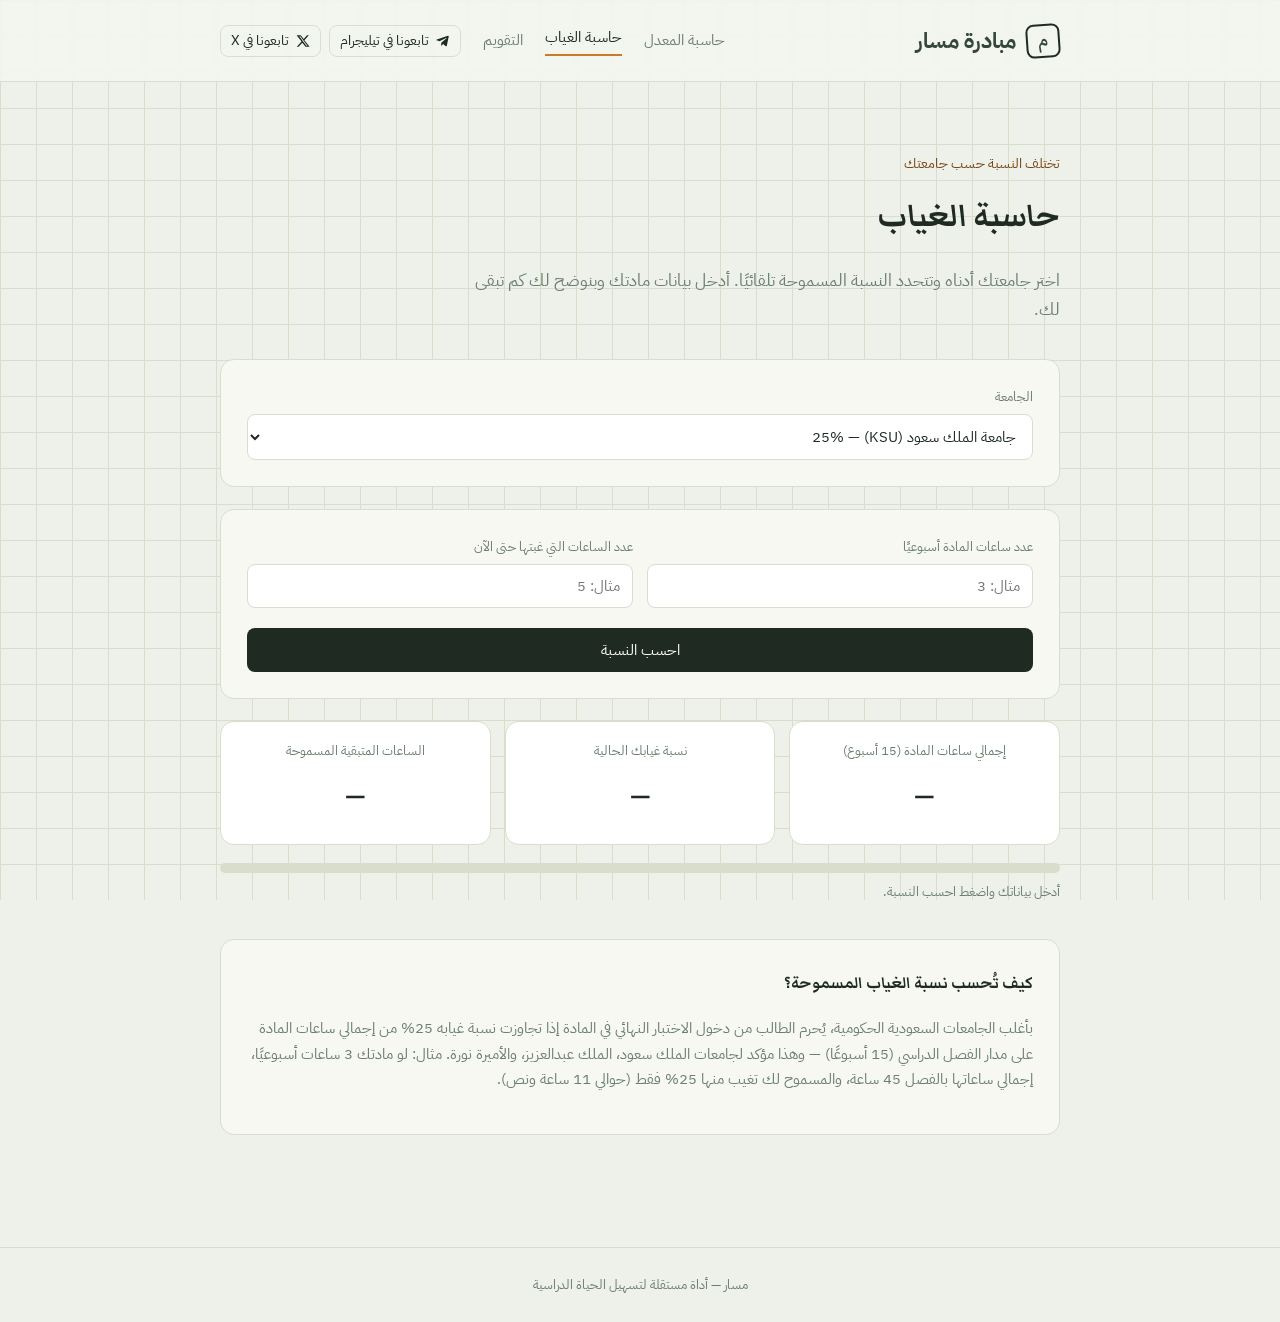
==== commit 28817caf: "Add files via upload" ====
--- a/absence.html
+++ b/absence.html
@@ -21,7 +21,6 @@
       <span class="name">مبادرة مسار</span>
     </a>
     <nav class="site-nav">
-      <a href="index.html">الرئيسية</a>
       <a href="gpa.html">حاسبة المعدل</a>
       <a href="absence.html" class="active">حاسبة الغياب</a>
       <a href="calendar.html">التقويم</a>
@@ -98,7 +97,7 @@
   </div>
 </main>
 
-<footer class="site"><div class="wrap footer-inner"><span>مسار — أداة مستقلة لتسهيل الحياة الدراسية</span><span>صُممت للطالب، ببساطة.</span></div></footer>
+<footer class="site">مسار — أداة مستقلة لتسهيل الحياة الدراسية</footer>
 
 <script src="script.js"></script>
 </body>
--- a/style.css
+++ b/style.css
@@ -1,220 +1,384 @@
-/* ===== مسار V2 — نظام التصميم ===== */
-@import url('https://fonts.googleapis.com/css2?family=Markazi+Text:wght@500;700&family=IBM+Plex+Sans+Arabic:wght@400;500;600;700&display=swap');
+/* ===== مسار — نظام التصميم =====
+   الخلفية: #EEF1E9 (ورقي بارد مائل للأخضر)
+   الحبر: #1E2A22 (أخضر-أسود عميق)
+   الخط الأساسي: #35473A
+   التمييز: #C97A2B (نحاسي دافئ)
+   الخط الثانوي: #6B7F6E
+   الحدود: #D8DECB
+*/
+
+@import url('https://fonts.googleapis.com/css2?family=Markazi+Text:wght@500;700&family=IBM+Plex+Sans+Arabic:wght@400;500;600&display=swap');
 
 :root{
-  --bg:#EEF1E9; --ink:#1E2A22; --body:#35473A; --accent:#C97A2B;
-  --accent-ink:#7A4415; --muted:#6B7F6E; --line:#D8DECB;
-  --card:#F7F9F3; --white:#FFF; --soft:#E5EBDD; --danger:#C0392B;
-  --success:#2E7D4F; --radius:18px; --shadow:0 12px 35px rgba(30,42,34,.06);
-}
-*{box-sizing:border-box}
-html{scroll-behavior:smooth}
+  --bg: #EEF1E9;
+  --ink: #1E2A22;
+  --body: #35473A;
+  --accent: #C97A2B;
+  --accent-ink: #7A4415;
+  --muted: #6B7F6E;
+  --line: #D8DECB;
+  --card: #F6F8F1;
+  --white: #FFFFFF;
+  --radius: 14px;
+}
+
+*{ box-sizing: border-box; }
+
+html{ scroll-behavior: smooth; }
+
 body{
-  margin:0;color:var(--body);font-family:'IBM Plex Sans Arabic',sans-serif;
-  direction:rtl;line-height:1.7;background:var(--bg);
-  background-image:linear-gradient(rgba(216,222,203,.55) 1px,transparent 1px),
-    linear-gradient(90deg,rgba(216,222,203,.55) 1px,transparent 1px);
-  background-size:36px 36px;background-attachment:fixed;
-}
-body:before{content:"";position:fixed;inset:0;pointer-events:none;background:radial-gradient(circle at 80% 0%,rgba(201,122,43,.07),transparent 28%),radial-gradient(circle at 10% 60%,rgba(255,255,255,.4),transparent 25%);z-index:-1}
-h1,h2,h3,.display{font-family:'Markazi Text','IBM Plex Sans Arabic',serif;color:var(--ink);font-weight:700;margin:0}
-a{color:inherit;text-decoration:none}
-button,input,select{font:inherit}
-.wrap{max-width:980px;margin:0 auto;padding:0 24px}
-
-/* ===== Header ===== */
+  margin: 0;
+  background: var(--bg);
+  background-image:
+    linear-gradient(var(--line) 1px, transparent 1px),
+    linear-gradient(90deg, var(--line) 1px, transparent 1px);
+  background-size: 36px 36px;
+  background-attachment: fixed;
+  color: var(--body);
+  font-family: 'IBM Plex Sans Arabic', sans-serif;
+  direction: rtl;
+  line-height: 1.7;
+}
+
+h1, h2, h3, .display{
+  font-family: 'Markazi Text', 'IBM Plex Sans Arabic', serif;
+  color: var(--ink);
+  font-weight: 700;
+  margin: 0;
+}
+
+a{ color: inherit; text-decoration: none; }
+
+.wrap{
+  max-width: 880px;
+  margin: 0 auto;
+  padding: 0 20px;
+}
+
+/* ===== الترويسة ===== */
 header.site{
-  padding:14px 0;border-bottom:1px solid rgba(216,222,203,.9);
-  background:rgba(247,249,243,.86);backdrop-filter:blur(14px);
-  position:sticky;top:0;z-index:10;
-}
-.header-inner{display:flex;align-items:center;justify-content:space-between;gap:24px}
-.brand{display:flex;align-items:center;gap:10px;flex-shrink:0}
+  padding: 22px 0;
+  border-bottom: 1px solid var(--line);
+  background: rgba(246,248,241,.7);
+  backdrop-filter: blur(4px);
+  position: sticky;
+  top: 0;
+  z-index: 10;
+}
+header.site .wrap{
+  display: flex;
+  align-items: center;
+  justify-content: space-between;
+}
+.brand{
+  display: flex;
+  align-items: center;
+  gap: 10px;
+}
 .brand .mark{
-  width:38px;height:38px;border:2px solid var(--ink);border-radius:11px;
-  display:flex;align-items:center;justify-content:center;font-family:'Markazi Text',serif;
-  font-weight:700;font-size:22px;transform:rotate(-4deg);background:var(--card);
-}
-.brand .name{font-size:21px;font-weight:700;color:var(--ink)}
-nav.site-nav{display:flex;align-items:center;gap:17px;font-size:14px;color:var(--muted);flex-wrap:wrap;justify-content:flex-end}
-nav.site-nav>a{padding:7px 2px;transition:.18s ease}
-nav.site-nav>a:hover{color:var(--accent-ink)}
-nav.site-nav>a.active{color:var(--ink);font-weight:600}
-nav.site-nav>a.active:after{content:"";display:block;height:2px;background:var(--accent);border-radius:2px;margin-top:3px}
-.social-group{display:flex;align-items:center;gap:6px}
-.social-link{display:flex;align-items:center;gap:6px;padding:6px 9px;border:1px solid var(--line);border-radius:9px;color:var(--ink);font-size:13px;transition:.18s ease}
-.social-link:hover{border-color:var(--accent);color:var(--accent-ink);transform:translateY(-1px)}
-.social-link svg{width:14px;height:14px}
-
-/* ===== General ===== */
-main{padding:62px 0 100px}
-.page-title{font-size:48px;line-height:1.05;margin-bottom:10px}
-.page-sub{color:var(--muted);font-size:17px;max-width:64ch;margin:0 0 32px}
-.eyebrow{color:var(--accent-ink);font-size:14px;font-weight:600;margin:0 0 5px}
-.mini-label{display:inline-block;color:var(--accent-ink);font-size:12px;font-weight:700;letter-spacing:.2px;margin-bottom:4px}
-.panel{background:rgba(247,249,243,.94);border:1px solid var(--line);border-radius:var(--radius);padding:26px;margin-bottom:20px;box-shadow:var(--shadow)}
-.panel h2{font-size:22px;margin-bottom:14px}
-.panel p{margin-top:0}
-
-/* ===== Home ===== */
-.home-main{padding-top:54px}
-.hero{min-height:410px;display:grid;grid-template-columns:1.4fr .6fr;align-items:center;gap:30px;padding:26px 0 54px}
-.hero-badge{display:inline-flex;align-items:center;gap:8px;padding:6px 11px;border:1px solid var(--line);background:rgba(247,249,243,.8);border-radius:999px;color:var(--muted);font-size:12px;margin-bottom:18px}
-.pulse{width:7px;height:7px;border-radius:50%;background:var(--accent);box-shadow:0 0 0 5px rgba(201,122,43,.11)}
-.hero-title{font-size:64px;line-height:1.03;letter-spacing:-.5px;max-width:760px}
-.hero-title span{color:var(--accent-ink)}
-.hero-sub{font-size:18px;color:var(--muted);max-width:650px;margin:18px 0 25px}
-.hero-actions{display:flex;align-items:center;gap:20px}
-.hero-btn{width:auto!important}
-.text-link{font-size:14px;color:var(--muted);border-bottom:1px dashed var(--muted);padding-bottom:2px}
-.text-link:hover{color:var(--ink)}
-.hero-mark{position:relative;width:230px;height:230px;margin:auto;display:grid;place-items:center}
-.hero-symbol{
-  width:126px;height:126px;border-radius:38px;background:var(--ink);color:var(--white);
-  display:grid;place-items:center;font:700 76px 'Markazi Text',serif;transform:rotate(-5deg);
-  box-shadow:18px 18px 0 rgba(201,122,43,.18);
-}
-.orbit{position:absolute;border:1px dashed var(--accent);border-radius:50%;opacity:.55}
-.orbit-one{inset:4px 24px;transform:rotate(24deg)}
-.orbit-two{inset:24px 4px;transform:rotate(-28deg)}
-.uni-panel{display:grid;grid-template-columns:1fr 360px;gap:28px;align-items:center;border-color:rgba(201,122,43,.42);background:rgba(246,248,241,.96);margin-bottom:62px}
-.uni-copy h2{font-size:30px;line-height:1.15}
-.uni-copy p{color:var(--muted);font-size:14px;margin:6px 0 0}
-.field{display:flex;flex-direction:column;gap:7px}
-.field label{font-size:12px;color:var(--muted)}
-.field input,.field select,.course-row input,.course-row select,.event-form input{
-  border:1px solid var(--line);background:var(--white);border-radius:11px;padding:11px 13px;
-  font-family:inherit;font-size:15px;color:var(--ink);transition:.15s ease;
-}
-.field input:focus,.field select:focus,.course-row input:focus,.course-row select:focus,.event-form input:focus{
-  outline:none;border-color:var(--accent);box-shadow:0 0 0 4px rgba(201,122,43,.12)
-}
-.tools-section{scroll-margin-top:95px}
-.section-heading{display:flex;align-items:end;justify-content:space-between;gap:20px;margin-bottom:18px}
-.section-heading h2{font-size:34px;line-height:1.1}
-.section-count{font-size:12px;color:var(--muted);border:1px solid var(--line);border-radius:999px;padding:5px 10px;background:rgba(247,249,243,.8)}
-.tools-grid{display:grid;grid-template-columns:repeat(3,1fr);gap:16px}
+  width: 34px; height: 34px;
+  border: 2px solid var(--ink);
+  border-radius: 8px;
+  display: flex; align-items: center; justify-content: center;
+  font-family: 'Markazi Text', serif;
+  font-weight: 700;
+  font-size: 20px;
+  transform: rotate(-4deg);
+}
+.brand .name{ font-size: 22px; font-weight: 700; }
+nav.site-nav{ display: flex; align-items: center; gap: 22px; font-size: 15px; color: var(--muted); flex-wrap: wrap; justify-content: flex-end; }
+nav.site-nav a:hover{ color: var(--accent-ink); }
+nav.site-nav a.active{ color: var(--ink); border-bottom: 2px solid var(--accent); padding-bottom: 3px; }
+
+@media (max-width: 640px){
+  header.site .wrap{ flex-direction: column; align-items: flex-start; gap: 12px; }
+  nav.site-nav{ width: 100%; gap: 14px; }
+}
+
+.social-link{
+  display: flex;
+  align-items: center;
+  justify-content: center;
+  gap: 7px;
+  padding: 0 10px;
+  height: 32px;
+  border: 1px solid var(--line);
+  border-radius: 8px;
+  color: var(--ink);
+  flex-shrink: 0;
+  font-size: 14px;
+}
+.social-link:hover{ border-color: var(--accent); color: var(--accent-ink); }
+.social-link svg{ width: 14px; height: 14px; flex-shrink: 0; }
+
+.social-group{ display: flex; align-items: center; gap: 8px; }
+
+/* ===== أقسام عامة ===== */
+main{ padding: 56px 0 90px; }
+
+.eyebrow{
+  color: var(--accent-ink);
+  font-size: 14px;
+  margin-bottom: 6px;
+}
+
+.page-title{ font-size: 40px; margin-bottom: 8px; }
+.page-sub{ color: var(--muted); font-size: 17px; max-width: 60ch; margin-bottom: 34px; }
+
+/* ===== بطاقات الرئيسية ===== */
+.tools-grid{
+  display: grid;
+  grid-template-columns: repeat(3, 1fr);
+  gap: 18px;
+  margin-top: 40px;
+}
+@media (max-width: 760px){ .tools-grid{ grid-template-columns: 1fr; } }
+
 .tool-card{
-  min-height:280px;background:rgba(247,249,243,.95);border:1px solid var(--line);border-radius:18px;
-  padding:22px;display:flex;flex-direction:column;position:relative;overflow:hidden;
-  transition:transform .2s ease,box-shadow .2s ease,border-color .2s ease;
-}
-.tool-card:before{content:"";position:absolute;width:130px;height:130px;border-radius:50%;background:rgba(201,122,43,.06);left:-48px;bottom:-50px}
-.tool-card:hover{transform:translateY(-5px);border-color:rgba(201,122,43,.7);box-shadow:var(--shadow)}
-.tool-card-main{background:var(--ink);border-color:var(--ink)}
-.tool-card-main h3,.tool-card-main p{color:var(--white)}
-.tool-card-main p{opacity:.72}
-.tool-card-main .tool-icon{background:var(--accent);color:var(--white);border-color:var(--accent)}
-.tool-card-main .num{color:rgba(255,255,255,.11)}
-.tool-top{display:flex;align-items:center;justify-content:space-between;position:relative;z-index:1}
-.tool-icon{width:38px;height:38px;border-radius:11px;border:1px solid var(--line);background:var(--white);display:grid;place-items:center;font-weight:700;color:var(--ink)}
-.tool-arrow{font-size:20px;color:var(--muted);transition:transform .2s ease}
-.tool-card:hover .tool-arrow{transform:translate(-2px,2px)}
-.tool-card .num{position:absolute;left:16px;top:58px;font:700 52px 'Markazi Text',serif;color:var(--soft);line-height:1}
-.tool-card h3{font-size:27px;margin-top:46px;margin-bottom:5px;position:relative}
-.tool-card p{color:var(--muted);font-size:14px;margin:0;position:relative}
-.tool-link{margin-top:auto;padding-top:20px;font-size:13px;font-weight:600;color:var(--accent-ink)}
-.tool-card-main .tool-link{color:#E6B27D}
-.about-grid{display:grid;grid-template-columns:1.1fr .9fr;gap:16px;margin-top:72px}
-.about-card,.trust-card{background:rgba(247,249,243,.82);border:1px solid var(--line);border-radius:18px;padding:25px}
-.about-card h2{font-size:31px;line-height:1.12;margin:3px 0 10px}
-.about-card p{font-size:14px;color:var(--muted);margin:0;max-width:52ch}
-.trust-card{display:grid;gap:0}
-.trust-item{display:flex;align-items:center;gap:13px;padding:12px 0;border-bottom:1px solid var(--line)}
-.trust-item:last-child{border-bottom:0}
-.trust-icon{width:35px;height:35px;border-radius:10px;background:var(--soft);display:grid;place-items:center;color:var(--accent-ink);font-weight:700}
-.trust-item strong{display:block;color:var(--ink);font-size:14px}
-.trust-item small{display:block;color:var(--muted);font-size:12px}
-.hero-note{margin-top:28px;border-top:1px dashed var(--line);padding-top:17px;font-size:13px;color:var(--muted)}
-.privacy-note{display:flex;gap:8px;align-items:center}
-
-/* ===== Forms & calculator ===== */
-.field-row{display:grid;grid-template-columns:1fr 1fr;gap:14px;margin-bottom:14px}
-.courses{margin-top:8px}
-.course-row{display:grid;grid-template-columns:1fr 90px 110px 36px;gap:10px;align-items:center;margin-bottom:10px}
-.remove-btn{width:36px;height:36px;border-radius:10px;border:1px solid var(--line);background:var(--white);color:var(--muted);cursor:pointer;font-size:17px;transition:.15s}
-.remove-btn:hover{border-color:var(--danger);color:var(--danger)}
+  background: var(--card);
+  border: 1px solid var(--line);
+  border-radius: var(--radius);
+  padding: 26px 22px;
+  display: block;
+  transition: transform .15s ease, border-color .15s ease;
+  position: relative;
+  overflow: hidden;
+}
+.tool-card:hover{ transform: translateY(-3px); border-color: var(--accent); }
+.tool-card .num{
+  font-family: 'Markazi Text', serif;
+  font-size: 46px;
+  color: var(--line);
+  position: absolute;
+  left: 14px;
+  top: 6px;
+  line-height: 1;
+}
+.tool-card h3{ font-size: 22px; margin-bottom: 8px; position: relative; }
+.tool-card p{ color: var(--muted); font-size: 15px; margin: 0; position: relative; }
+
+.hero-note{
+  margin-top: 46px;
+  border-top: 1px dashed var(--line);
+  padding-top: 20px;
+  font-size: 14px;
+  color: var(--muted);
+}
+
+/* ===== نماذج الإدخال ===== */
+.panel{
+  background: var(--card);
+  border: 1px solid var(--line);
+  border-radius: var(--radius);
+  padding: 26px;
+  margin-bottom: 22px;
+}
+.panel h2{ font-size: 20px; margin-bottom: 16px; }
+
+.field-row{
+  display: grid;
+  grid-template-columns: 1fr 1fr;
+  gap: 14px;
+  margin-bottom: 14px;
+}
+.field{ display: flex; flex-direction: column; gap: 6px; }
+.field label{ font-size: 13px; color: var(--muted); }
+.field input, .field select{
+  border: 1px solid var(--line);
+  background: var(--white);
+  border-radius: 8px;
+  padding: 10px 12px;
+  font-family: inherit;
+  font-size: 15px;
+  color: var(--ink);
+}
+.field input:focus, .field select:focus{
+  outline: none;
+  border-color: var(--accent);
+  box-shadow: 0 0 0 3px rgba(201,122,43,.15);
+}
+
+/* ===== جدول المواد ===== */
+.courses{ margin-top: 8px; }
+.course-row{
+  display: grid;
+  grid-template-columns: 1fr 90px 110px 34px;
+  gap: 10px;
+  align-items: center;
+  margin-bottom: 10px;
+}
+@media (max-width: 560px){
+  .course-row{ grid-template-columns: 1fr; }
+}
+.course-row input, .course-row select{
+  border: 1px solid var(--line);
+  background: var(--white);
+  border-radius: 8px;
+  padding: 9px 10px;
+  font-family: inherit;
+  font-size: 14px;
+}
+.remove-btn{
+  width: 34px; height: 34px;
+  border-radius: 8px;
+  border: 1px solid var(--line);
+  background: var(--white);
+  color: var(--muted);
+  cursor: pointer;
+  font-size: 16px;
+  line-height: 1;
+}
+.remove-btn:hover{ border-color: #C0392B; color: #C0392B; }
+
+/* ===== أزرار ===== */
 .btn{
-  display:inline-flex;align-items:center;justify-content:center;gap:9px;border:0;border-radius:11px;
-  padding:12px 20px;font-family:inherit;font-size:15px;font-weight:600;cursor:pointer;transition:.18s ease
-}
-.btn-primary{background:var(--ink);color:var(--white);box-shadow:0 7px 16px rgba(30,42,34,.12)}
-.btn-primary:hover{background:#0f1710;transform:translateY(-1px)}
-.btn-ghost{background:transparent;border:1px dashed var(--muted);color:var(--body)}
-.btn-ghost:hover{border-color:var(--ink);color:var(--ink);background:rgba(255,255,255,.35)}
-.btn-block{width:100%;margin-top:7px}
-.results{display:grid;grid-template-columns:repeat(3,1fr);gap:14px;margin-top:22px}
-.result-box{border:1px solid var(--line);border-radius:var(--radius);padding:20px;text-align:center;background:var(--white)}
-.result-box .label{font-size:13px;color:var(--muted);margin-bottom:5px}
-.result-box .value{font:700 38px 'Markazi Text',serif;color:var(--ink)}
-.result-box.highlight{background:var(--ink);border-color:var(--ink)}
-.result-box.highlight .label{color:#A9B8AA}.result-box.highlight .value{color:var(--white)}
-.result-box.warn{border-color:var(--danger)}.result-box.warn .value{color:var(--danger)}
-.result-box.ok .value{color:var(--success)}
-.bar-track{height:11px;border-radius:99px;background:var(--line);overflow:hidden;margin-top:20px}
-.bar-fill{height:100%;background:var(--accent);border-radius:99px;transition:width .3s ease}
-.bar-fill.danger{background:var(--danger)}
-.bar-caption{font-size:13px;color:var(--muted);margin-top:8px}
-
-/* ===== Calendar ===== */
-.cal-head{display:flex;align-items:center;justify-content:space-between;margin-bottom:18px}
-.cal-head .month-label{font:700 30px 'Markazi Text',serif;color:var(--ink)}
-.cal-nav{display:flex;gap:8px}
-.cal-nav button{width:38px;height:38px;border-radius:10px;border:1px solid var(--line);background:var(--white);cursor:pointer;font-size:19px;color:var(--ink);transition:.15s}
-.cal-nav button:hover{border-color:var(--accent);background:var(--card)}
-.cal-grid{display:grid;grid-template-columns:repeat(7,1fr);gap:7px}
-.cal-dow{text-align:center;font-size:12px;color:var(--muted);padding-bottom:6px}
-.cal-day{aspect-ratio:1;border:1px solid var(--line);border-radius:11px;background:var(--white);display:flex;flex-direction:column;align-items:center;justify-content:center;gap:4px;cursor:pointer;font-size:14px;color:var(--body);position:relative;transition:.15s}
-.cal-day.empty{background:transparent;border-color:transparent;cursor:default}
-.cal-day.today{border-color:var(--ink);font-weight:700}
-.cal-day.official{background:var(--accent);border-color:var(--accent);color:var(--white);font-weight:700}
-.cal-day.official.today{box-shadow:0 0 0 2px var(--ink)}
-.cal-day .dot{width:5px;height:5px;border-radius:50%;background:var(--accent);position:absolute;bottom:7px}
-.cal-day.official .dot{background:var(--white)}
-.cal-day:hover:not(.empty){border-color:var(--accent);transform:translateY(-1px)}
-.event-panel{margin-top:22px;border-top:1px dashed var(--line);padding-top:18px}
-.event-item{display:flex;gap:12px;align-items:flex-start;padding:12px 0;border-bottom:1px solid var(--line)}
-.event-item:last-child{border-bottom:0}
-.event-dot{width:8px;height:8px;border-radius:50%;background:var(--accent);margin-top:6px;flex-shrink:0}
-.event-item .etitle{color:var(--ink);font-weight:600;font-size:15px}
-.event-item .enote{color:var(--muted);font-size:13px;margin-top:2px}
-.event-empty{color:var(--muted);font-size:14px;padding:14px 0}
-.event-form{display:grid;grid-template-columns:1fr 1fr;gap:10px;margin-top:14px}
-.event-form input:first-child{grid-column:1/-1}
-
-/* ===== Footer ===== */
-footer.site{border-top:1px solid var(--line);padding:25px 0;color:var(--muted);font-size:12px;background:rgba(247,249,243,.55)}
-.footer-inner{display:flex;justify-content:space-between;gap:20px}
-
-/* ===== Accessibility / responsive ===== */
-:focus-visible{outline:3px solid rgba(201,122,43,.35);outline-offset:2px}
-@media (max-width:820px){
-  .hero{grid-template-columns:1fr;padding-bottom:42px}.hero-mark{display:none}
-  .hero-title{font-size:56px}.uni-panel{grid-template-columns:1fr 1fr}
-  .tools-grid{grid-template-columns:1fr 1fr}.tool-card-main{grid-column:1/-1;min-height:245px}
-  .about-grid{grid-template-columns:1fr}
-}
-@media (max-width:640px){
-  .wrap{padding:0 17px}
-  header.site{padding:11px 0}.header-inner{align-items:flex-start;gap:10px;flex-direction:column}
-  nav.site-nav{width:100%;gap:8px 14px;justify-content:flex-start}
-  nav.site-nav>a{font-size:13px}.social-group{margin-right:auto}.social-link span{display:none}.social-link{padding:7px}
-  main{padding:45px 0 75px}.home-main{padding-top:38px}
-  .hero{padding:5px 0 38px}.hero-title{font-size:45px}.hero-sub{font-size:16px}
-  .hero-actions{gap:15px}.hero-btn{flex:1}.hero-actions .text-link{white-space:nowrap}
-  .uni-panel{grid-template-columns:1fr;gap:15px;margin-bottom:45px}
-  .tools-grid{grid-template-columns:1fr}.tool-card-main{grid-column:auto}
-  .section-heading h2{font-size:29px}.section-count{display:none}
-  .about-grid{margin-top:52px}
-  .page-title{font-size:42px}.page-sub{font-size:15px}
-  .field-row{grid-template-columns:1fr}.course-row{grid-template-columns:1fr 1fr}
-  .course-row input:first-child{grid-column:1/-1}.course-row select{min-width:0}.remove-btn{justify-self:end}
-  .results{grid-template-columns:1fr}.result-box.highlight{order:-1}
-  .panel{padding:20px;border-radius:15px}
-  .cal-grid{gap:4px}.cal-day{border-radius:8px;font-size:12px}
-  .event-form{grid-template-columns:1fr}.event-form input:first-child{grid-column:auto}
-  .footer-inner{flex-direction:column;text-align:center;align-items:center}
-}
-@media (prefers-reduced-motion:reduce){
-  *{scroll-behavior:auto!important;transition:none!important}
-}
+  display: inline-flex;
+  align-items: center;
+  gap: 8px;
+  border: none;
+  border-radius: 8px;
+  padding: 11px 20px;
+  font-family: inherit;
+  font-size: 15px;
+  cursor: pointer;
+}
+.btn-primary{ background: var(--ink); color: var(--white); }
+.btn-primary:hover{ background: #0f1710; }
+.btn-ghost{ background: transparent; border: 1px dashed var(--muted); color: var(--body); }
+.btn-ghost:hover{ border-color: var(--ink); color: var(--ink); }
+.btn-block{ width: 100%; justify-content: center; margin-top: 6px; }
+
+/* ===== النتائج ===== */
+.results{
+  display: grid;
+  grid-template-columns: repeat(3, 1fr);
+  gap: 14px;
+  margin-top: 22px;
+}
+@media (max-width: 620px){ .results{ grid-template-columns: 1fr; } }
+.result-box{
+  border: 1px solid var(--line);
+  border-radius: var(--radius);
+  padding: 18px;
+  text-align: center;
+  background: var(--white);
+}
+.result-box .label{ font-size: 13px; color: var(--muted); margin-bottom: 6px; }
+.result-box .value{ font-family: 'Markazi Text', serif; font-size: 34px; color: var(--ink); font-weight: 700; }
+.result-box.highlight{ background: var(--ink); border-color: var(--ink); }
+.result-box.highlight .label{ color: #A9B8AA; }
+.result-box.highlight .value{ color: var(--white); }
+
+.result-box.warn{ border-color: #C0392B; }
+.result-box.warn .value{ color: #C0392B; }
+.result-box.ok .value{ color: #2E7D4F; }
+
+/* ===== شريط النسبة (الغياب) ===== */
+.bar-track{
+  height: 10px;
+  border-radius: 6px;
+  background: var(--line);
+  overflow: hidden;
+  margin-top: 18px;
+}
+.bar-fill{
+  height: 100%;
+  background: var(--accent);
+  border-radius: 6px;
+  transition: width .3s ease;
+}
+.bar-fill.danger{ background: #C0392B; }
+.bar-caption{ font-size: 13px; color: var(--muted); margin-top: 8px; }
+
+/* ===== التقويم ===== */
+.cal-head{
+  display: flex; align-items: center; justify-content: space-between;
+  margin-bottom: 18px;
+}
+.cal-head .month-label{ font-family: 'Markazi Text', serif; font-size: 26px; color: var(--ink); }
+.cal-nav{ display: flex; gap: 8px; }
+.cal-nav button{
+  width: 34px; height: 34px;
+  border-radius: 8px;
+  border: 1px solid var(--line);
+  background: var(--white);
+  cursor: pointer;
+  font-size: 16px;
+}
+.cal-grid{
+  display: grid;
+  grid-template-columns: repeat(7, 1fr);
+  gap: 6px;
+}
+.cal-dow{ text-align: center; font-size: 12px; color: var(--muted); padding-bottom: 6px; }
+.cal-day{
+  aspect-ratio: 1;
+  border: 1px solid var(--line);
+  border-radius: 10px;
+  background: var(--white);
+  display: flex;
+  flex-direction: column;
+  align-items: center;
+  justify-content: center;
+  gap: 4px;
+  cursor: pointer;
+  font-size: 14px;
+  color: var(--body);
+  position: relative;
+}
+.cal-day.empty{ background: transparent; border-color: transparent; cursor: default; }
+.cal-day.today{ border-color: var(--ink); font-weight: 600; }
+.cal-day.official{
+  background: var(--accent);
+  border-color: var(--accent);
+  color: var(--white);
+  font-weight: 700;
+}
+.cal-day.official.today{ box-shadow: 0 0 0 2px var(--ink); }
+.cal-day .dot{
+  width: 5px; height: 5px; border-radius: 50%; background: var(--accent);
+  position: absolute; bottom: 7px;
+}
+.cal-day.official .dot{ background: var(--white); }
+.cal-day:hover:not(.empty){ border-color: var(--accent); }
+
+.event-panel{
+  margin-top: 20px;
+  border-top: 1px dashed var(--line);
+  padding-top: 18px;
+}
+.event-item{
+  display: flex;
+  gap: 12px;
+  align-items: flex-start;
+  padding: 12px 0;
+  border-bottom: 1px solid var(--line);
+}
+.event-item:last-child{ border-bottom: none; }
+.event-dot{ width: 8px; height: 8px; border-radius: 50%; background: var(--accent); margin-top: 6px; flex-shrink: 0; }
+.event-item .etitle{ color: var(--ink); font-weight: 600; font-size: 15px; }
+.event-item .enote{ color: var(--muted); font-size: 13px; margin-top: 2px; }
+.event-empty{ color: var(--muted); font-size: 14px; padding: 14px 0; }
+.event-form{
+  display: grid;
+  grid-template-columns: 1fr 1fr;
+  gap: 10px;
+  margin-top: 14px;
+}
+.event-form input{
+  border: 1px solid var(--line);
+  border-radius: 8px;
+  padding: 9px 10px;
+  font-family: inherit;
+  font-size: 14px;
+}
+.event-form input:first-child{ grid-column: 1 / -1; }
+
+/* ===== تذييل ===== */
+footer.site{
+  border-top: 1px solid var(--line);
+  padding: 26px 0;
+  color: var(--muted);
+  font-size: 13px;
+  text-align: center;
+}
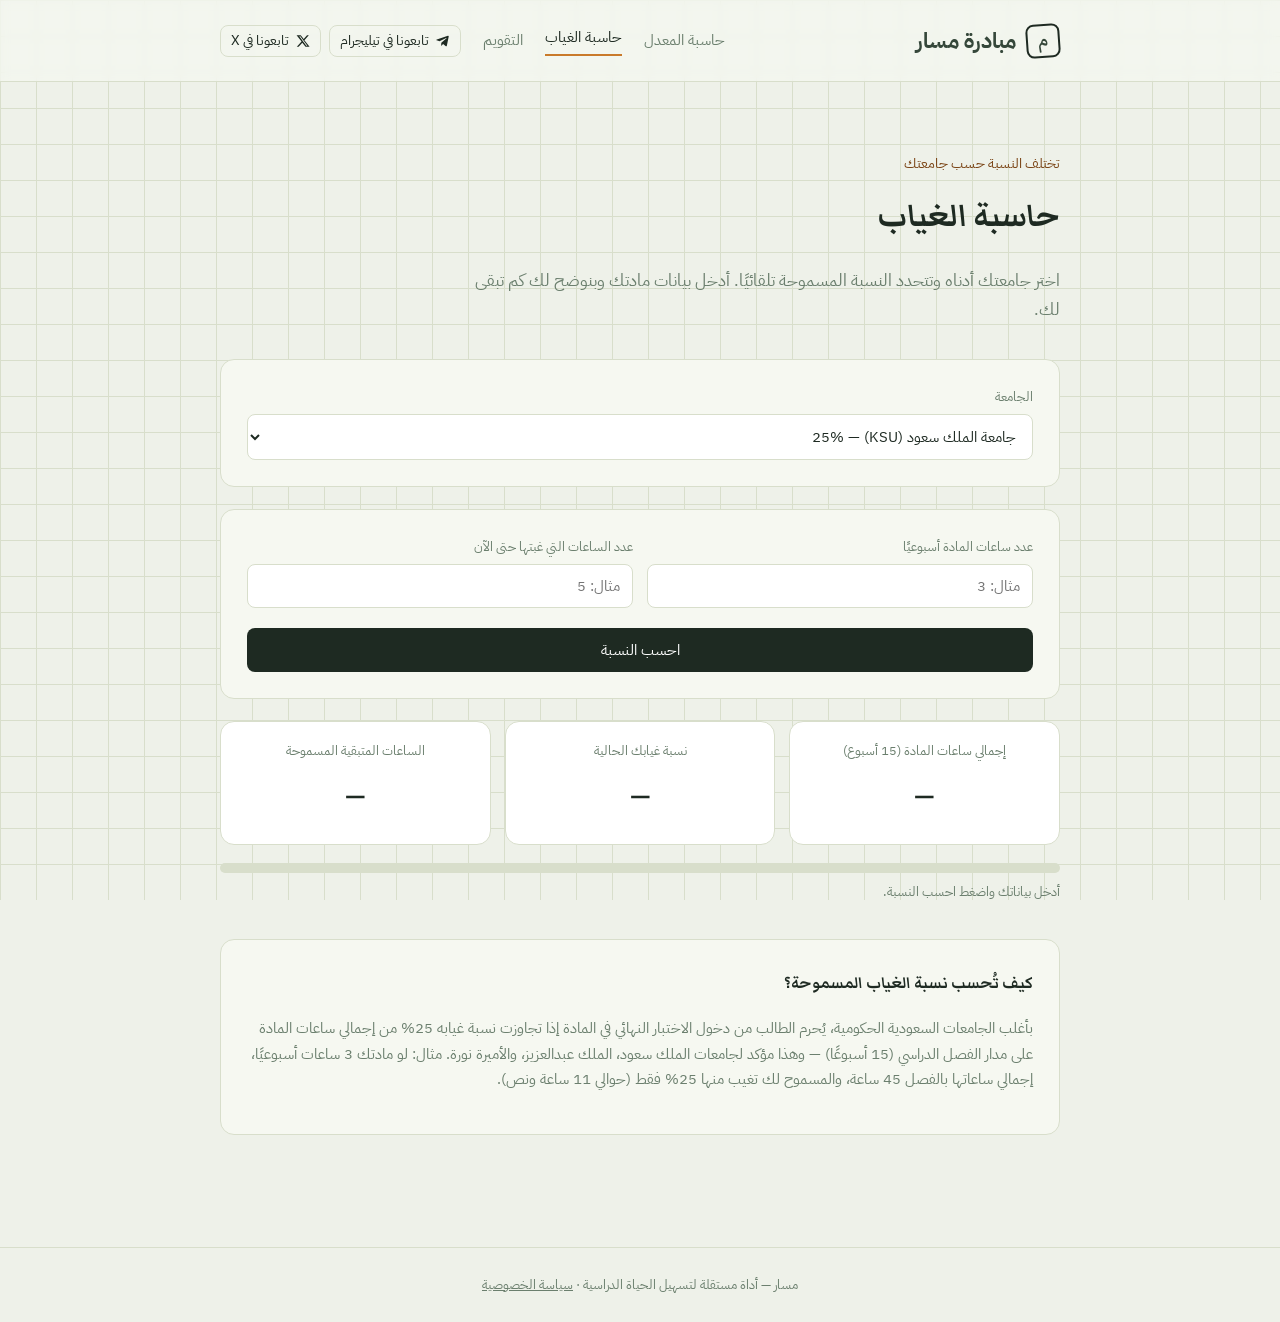
==== commit 233f90ca: "Update absence.html" ====
--- a/absence.html
+++ b/absence.html
@@ -11,6 +11,8 @@
 <meta property="og:type" content="website">
 <meta property="og:url" content="https://mssar.site/absence.html">
 <link rel="stylesheet" href="style.css">
+<script async src="https://pagead2.googlesyndication.com/pagead/js/adsbygoogle.js?client=ca-pub-9358917901686036"
+     crossorigin="anonymous"></script>
 </head>
 <body>
 
@@ -97,8 +99,7 @@
   </div>
 </main>
 
-<footer class="site">مسار — أداة مستقلة لتسهيل الحياة الدراسية</footer>
-
+<footer class="site">مسار — أداة مستقلة لتسهيل الحياة الدراسية · <a href="privacy.html" style="text-decoration:underline;">سياسة الخصوصية</a></footer>
 <script src="script.js"></script>
 </body>
 </html>
